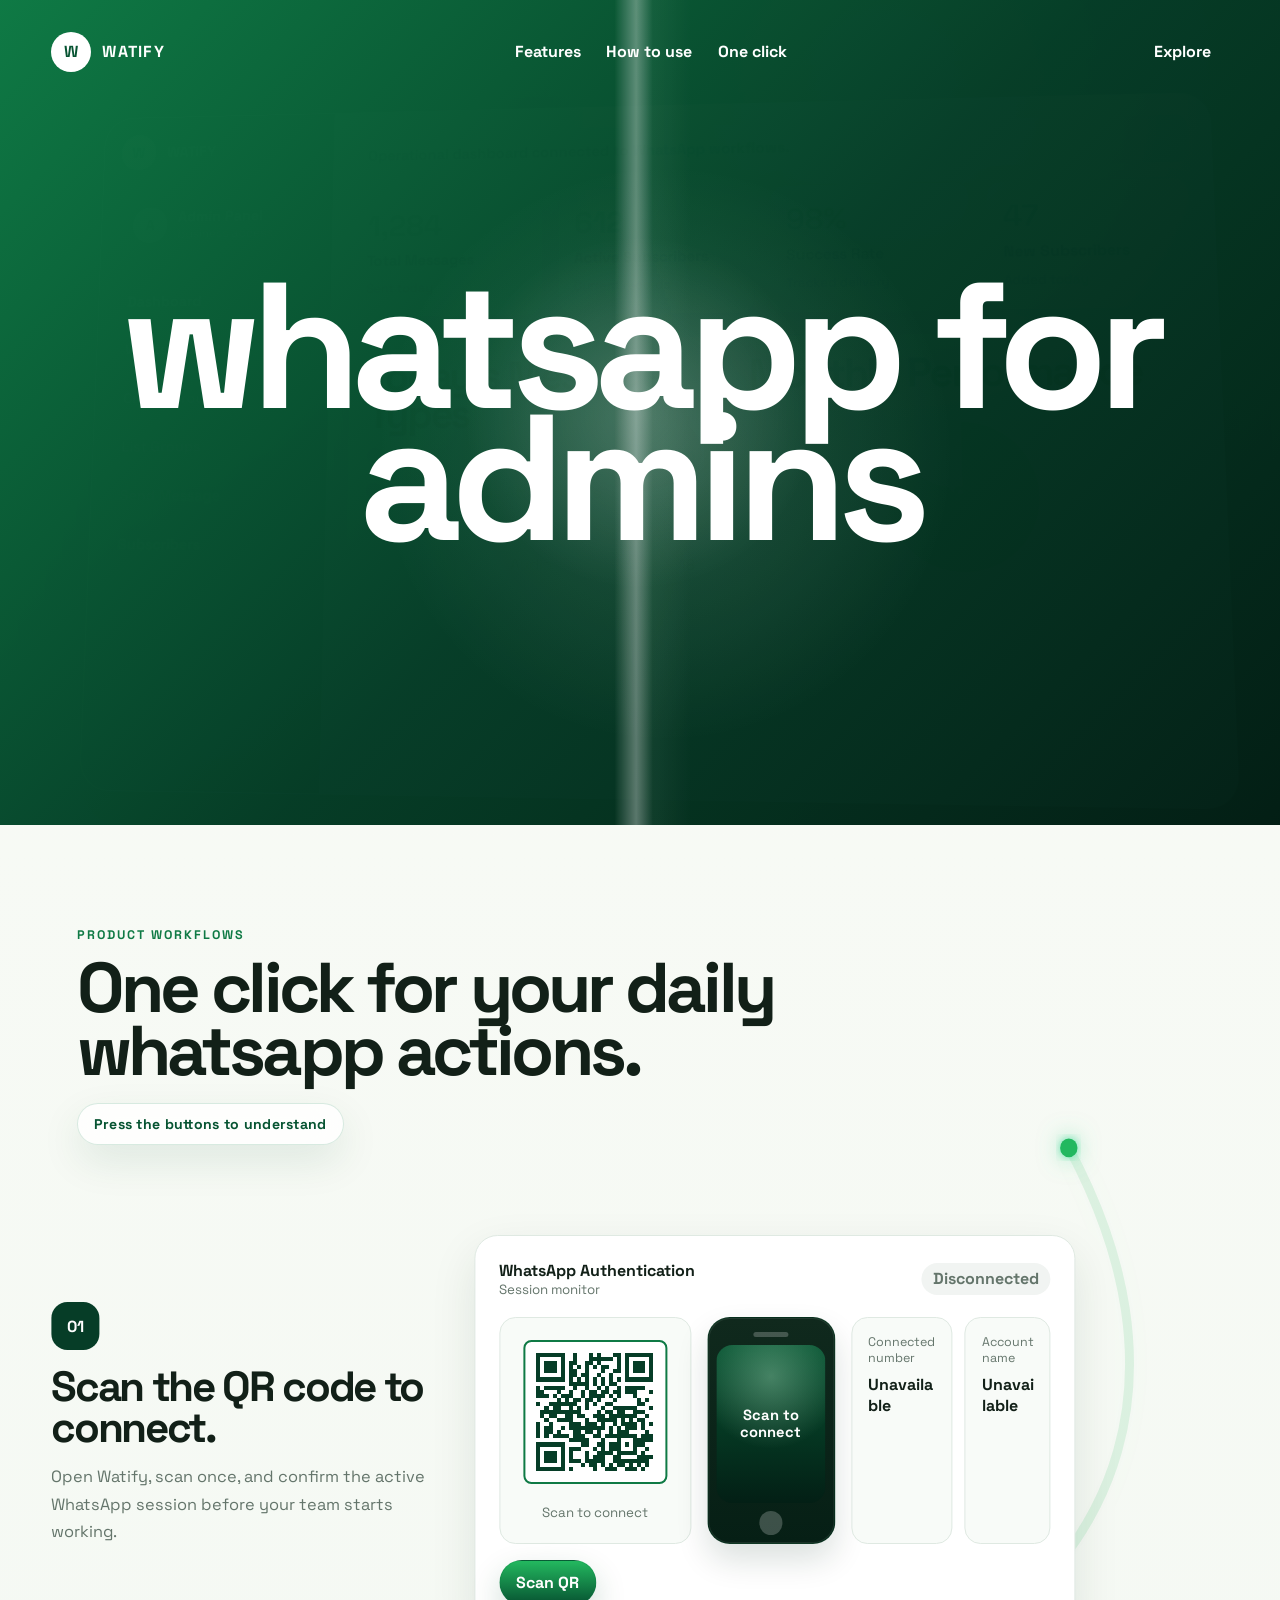
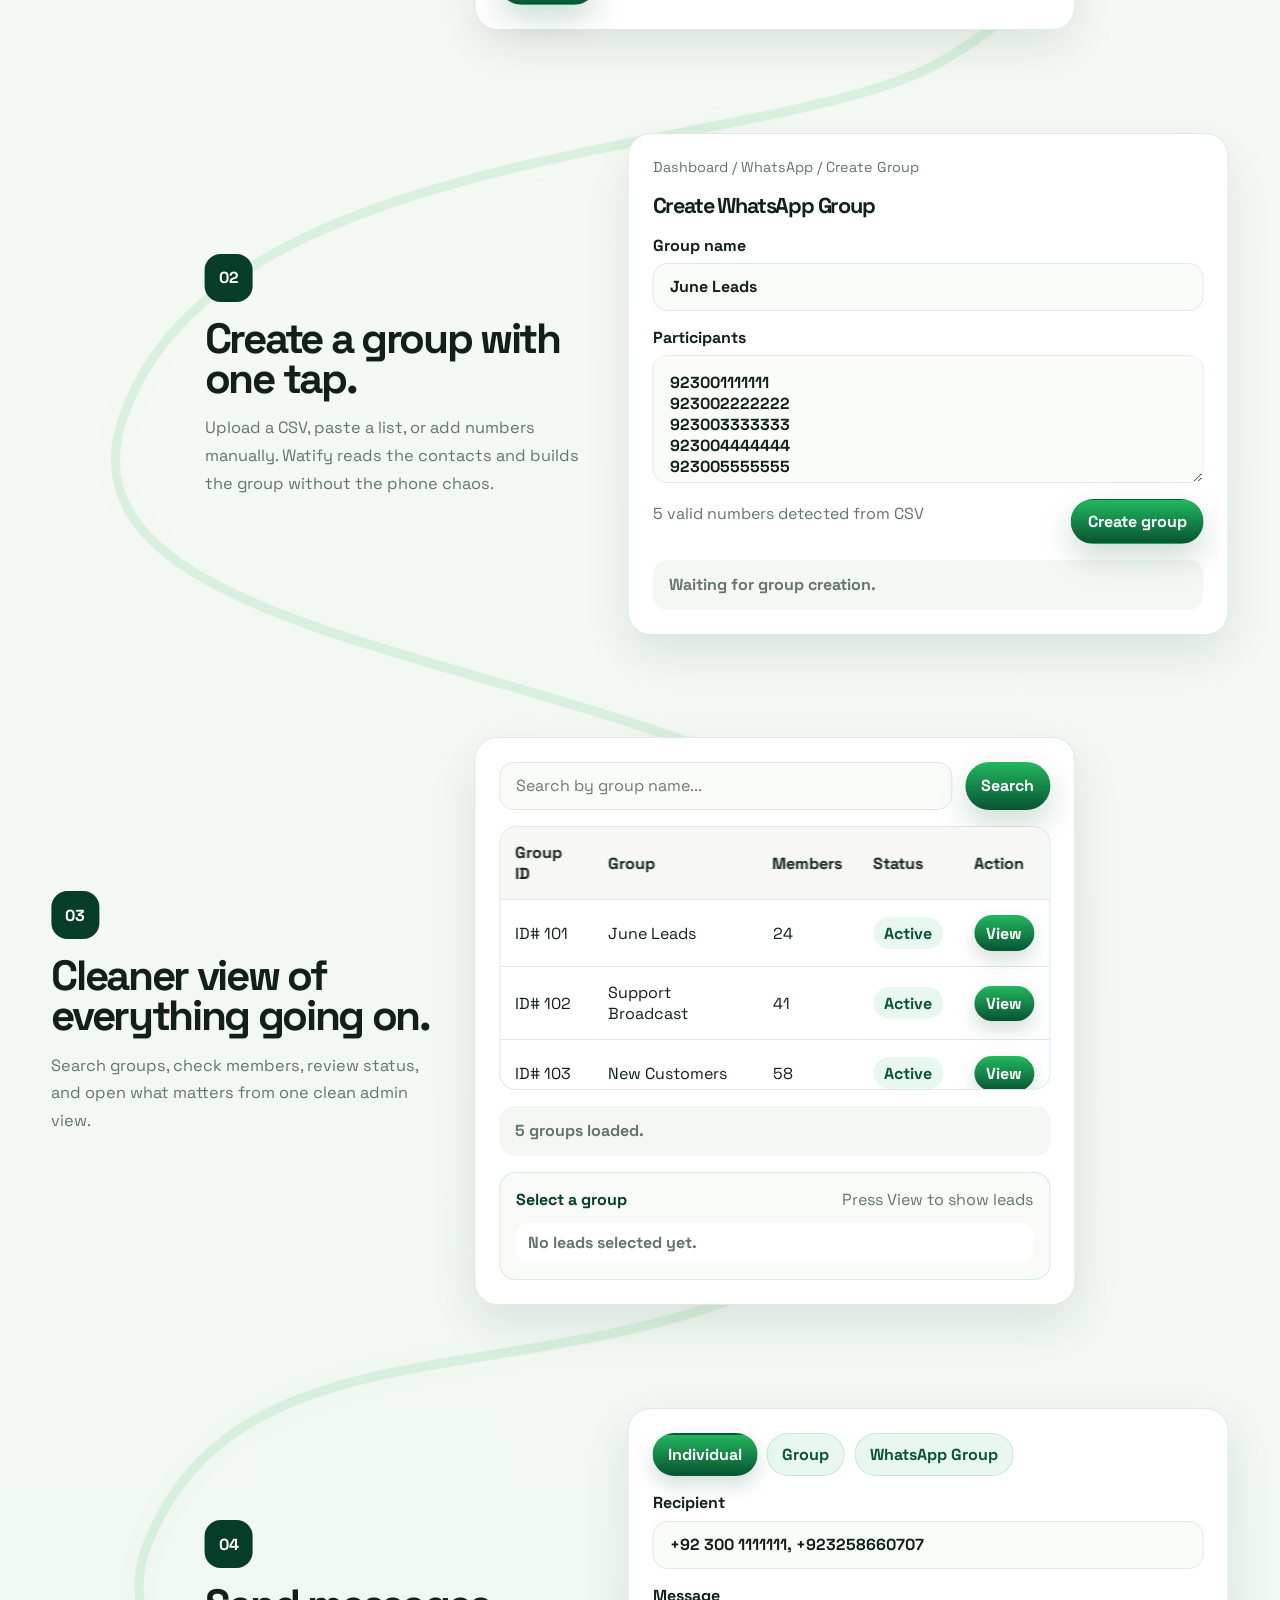
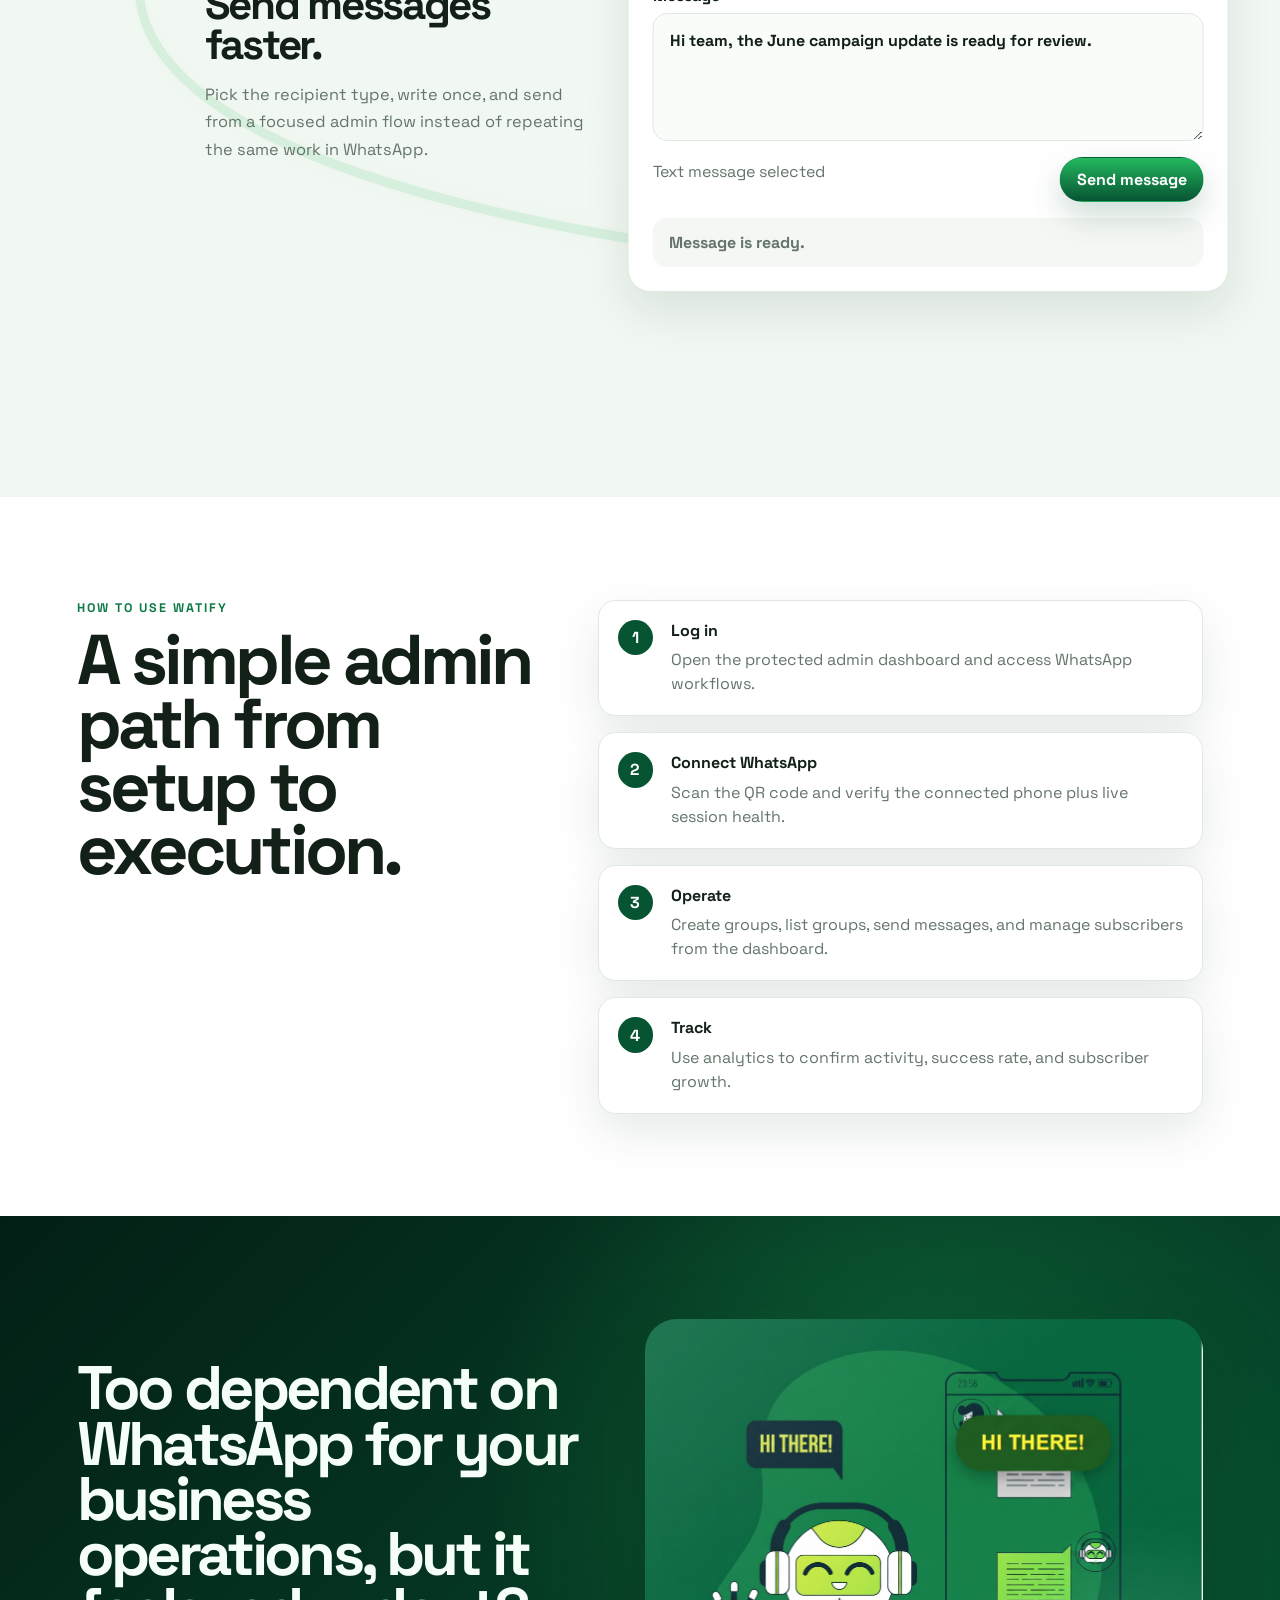
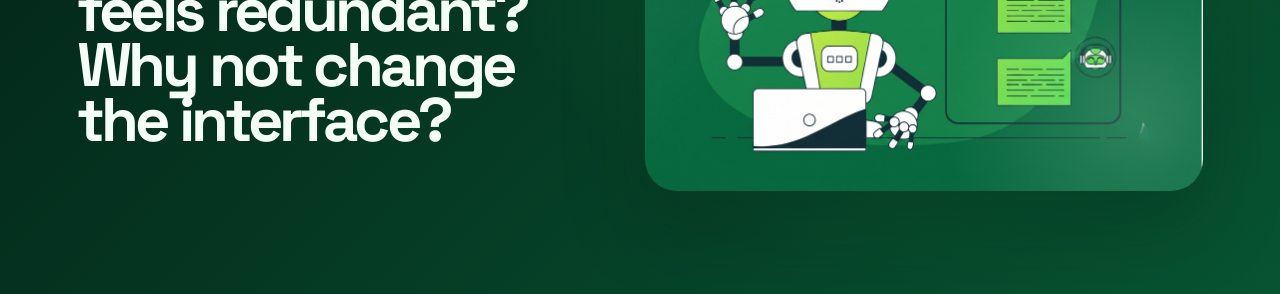
==== landing-page/index.html @ fc3e6123 "Initial landing page commit" ====
<!DOCTYPE html>
<html lang="en">
<head>
  <meta charset="UTF-8" />
  <meta name="viewport" content="width=device-width, initial-scale=1.0" />
  <title>Watify | WhatsApp for admins</title>
  <link rel="stylesheet" href="styles.css" />
</head>
<body>
  <header class="site-header">
    <a class="brand" href="#top" aria-label="Watify home">
      <span class="brand-mark">W</span>
      <span>Watify</span>
    </a>
    <nav class="nav-links" aria-label="Primary navigation">
      <a href="#features">Features</a>
      <a href="#how">How to use</a>
      <a href="#action">One click</a>
    </nav>
    <a class="header-cta" href="#features">Explore</a>
  </header>

  <main id="top">
    <section class="hero-section" id="heroStage" aria-labelledby="hero-title">
      <div class="dashboard-underlay" aria-hidden="true">
        <aside class="mock-sidebar">
          <div class="mock-logo"><span>W</span><strong>WATIFY</strong></div>
          <div class="mock-user"><span>A</span><div><strong>Admin Panel</strong><small>business access</small></div></div>
          <ul>
            <li class="active">Dashboard</li>
            <li>WhatsApp Setup</li>
            <li>Create Group</li>
            <li>List Groups</li>
            <li>Send Message</li>
            <li>Subscribers</li>
          </ul>
        </aside>
        <section class="mock-dashboard">
          <div class="mock-notice">Operational dashboard connected to WhatsApp workflows.</div>
          <div class="mock-metrics">
            <article><span>1,284</span><strong>Total Messages</strong><small>Sent today</small></article>
            <article><span>612</span><strong>Active Subscribers</strong><small>Current records</small></article>
            <article><span>98%</span><strong>Success Rate</strong><small>Tracked delivery</small></article>
            <article><span>47</span><strong>New Subscribers</strong><small>Added today</small></article>
          </div>
          <div class="mock-content-grid">
            <div class="mock-card">
              <h3>Today's Message Types</h3>
              <p><span class="dot green"></span> Text Messages <strong>820</strong></p>
              <p><span class="dot blue"></span> Media Attachments <strong>112</strong></p>
              <p><span class="dot amber"></span> Videos <strong>34</strong></p>
              <p><span class="dot red"></span> Audio <strong>18</strong></p>
            </div>
            <div class="mock-card ring-card">
              <h3>Monthly Performance</h3>
              <div class="ring">98%</div>
            </div>
          </div>
        </section>
      </div>

      <div class="hero-curtain">
        <h1 id="hero-title">whatsapp for admins</h1>
      </div>
    </section>
<!--
    <section class="one-click-section" id="action" aria-labelledby="one-click-title">
      <p class="eyebrow">Watify changes the surface</p>
      <h2 id="one-click-title">Any action you want in one click.</h2>
      <div class="one-click-console">
        <button type="button" data-quick-action="connect">Verify WhatsApp</button>
        <button type="button" data-quick-action="group">Create Group</button>
        <button type="button" data-quick-action="send">Send Message</button>
        <button type="button" data-quick-action="track">Track Result</button>
      </div>
      <output id="quickActionOutput">Choose an action to see Watify respond.</output>
    </section> -->

    <section class="features-section" id="features" aria-labelledby="features-title">
      <div class="features-heading">
        <p class="eyebrow">Product workflows</p>
        <h2 id="features-title">One click for your daily whatsapp actions.</h2>
      </div>
      <div class="workflow-hint" role="note">Press the buttons to understand</div>

      <svg class="feature-ribbon" viewBox="0 0 1000 1900" preserveAspectRatio="none" aria-hidden="true">
        <defs>
          <filter id="featureRibbonGlow" x="-20%" y="-20%" width="140%" height="140%">
            <feGaussianBlur stdDeviation="4" result="blur" />
            <feColorMatrix
              in="blur"
              type="matrix"
              values="0 0 0 0 0.05 0 0 0 0 0.73 0 0 0 0 0.33 0 0 0 0.75 0"
              result="glow"
            />
            <feMerge>
              <feMergeNode in="glow" />
              <feMergeNode in="SourceGraphic" />
            </feMerge>
          </filter>
        </defs>
          <path
            class="feature-ribbon-base"
          d="M835 105 C930 270 875 405 735 480 C610 548 170 535 96 740 C38 900 425 910 640 1018 C815 1138 780 1295 600 1372 C408 1454 178 1395 112 1570 C72 1705 390 1788 835 1810"
        />
        <path
          id="featureRibbonPath"
          class="feature-ribbon-active"
          d="M835 105 C930 270 875 405 735 480 C610 548 170 535 96 740 C38 900 425 910 640 1018 C815 1138 780 1295 600 1372 C408 1454 178 1395 112 1570 C72 1705 390 1788 835 1810"
        />
        <circle id="featureRibbonPoint" class="feature-ribbon-point" r="8" cx="835" cy="105" />
      </svg>

      <article class="feature-card left-card" data-feature-card>
        <div class="feature-copy">
          <span>01</span>
          <h3>Scan the QR code to connect.</h3>
          <p>Open Watify, scan once, and confirm the active WhatsApp session before your team starts working.</p>
        </div>
        <div class="interface-card whatsapp-interface">
          <div class="panel-header">
            <div><strong>WhatsApp Authentication</strong><small>Session monitor</small></div>
            <span class="status-pill" id="connectionPill">Disconnected</span>
          </div>
          <div class="qr-layout">
            <div class="qr-box">
              <img src="assets/watify-qr.svg" alt="Watify QR code" />
              <small>Scan to connect</small>
            </div>
            <div class="phone-scan" id="phoneScanMock" role="button" tabindex="0" aria-label="Click to simulate QR scan" title="Click to connect" aria-live="polite">
              <div class="phone-top"></div>
              <div class="phone-screen">
                <span id="phoneScanStatus">Scan to connect</span>
              </div>
              <div class="phone-home"></div>
            </div>
            <div class="connection-cards">
              <article><span>Connected number</span><strong id="phoneValue">Unavailable</strong></article>
              <article><span>Account name</span><strong id="nameValue">Unavailable</strong></article>
            </div>
          </div>
          <button class="panel-button" type="button" data-demo-action="connect">Scan QR</button>
        </div>
      </article>

      <article class="feature-card right-card" data-feature-card>
        <div class="feature-copy">
          <span>02</span>
          <h3>Create a group with one tap.</h3>
          <p>Upload a CSV, paste a list, or add numbers manually. Watify reads the contacts and builds the group without the phone chaos.</p>
        </div>
        <div class="interface-card create-group-interface">
          <div class="breadcrumb">Dashboard / WhatsApp / Create Group</div>
          <h4>Create WhatsApp Group</h4>
          <label>
            Group name
            <input id="groupNameInput" type="text" value="June Leads" />
          </label>
          <label>
            Participants
            <textarea id="participantsInput">923001111111
923002222222
923003333333
923004444444
923005555555</textarea>
          </label>
          <div class="form-row">
            <span>5 valid numbers detected from CSV</span>
            <button class="panel-button" type="button" data-demo-action="group">Create group</button>
          </div>
          <div class="inline-result" id="groupResult">Waiting for group creation.</div>
        </div>
      </article>

      <article class="feature-card left-card" data-feature-card>
        <div class="feature-copy">
          <span>03</span>
          <h3>Cleaner view of everything going on.</h3>
          <p>Search groups, check members, review status, and open what matters from one clean admin view.</p>
        </div>
        <div class="interface-card table-interface">
          <div class="panel-toolbar">
            <input id="groupSearchInput" type="search" placeholder="Search by group name..." />
            <button class="panel-button compact" type="button" data-demo-action="search">Search</button>
          </div>
          <div class="group-table-scroll" aria-label="Scrollable WhatsApp group list">
            <table>
              <thead>
                <tr>
                  <th>Group ID</th>
                  <th>Group</th>
                  <th>Members</th>
                  <th>Status</th>
                  <th>Action</th>
                </tr>
              </thead>
              <tbody id="groupTableBody">
                <tr>
                  <td>ID# 101</td>
                  <td>June Leads</td>
                  <td>24</td>
                  <td><span class="table-status">Active</span></td>
                  <td><button type="button" data-row-action>View</button></td>
                </tr>
                <tr>
                  <td>ID# 102</td>
                  <td>Support Broadcast</td>
                  <td>41</td>
                  <td><span class="table-status">Active</span></td>
                  <td><button type="button" data-row-action>View</button></td>
                </tr>
                <tr>
                  <td>ID# 103</td>
                  <td>New Customers</td>
                  <td>58</td>
                  <td><span class="table-status">Active</span></td>
                  <td><button type="button" data-row-action>View</button></td>
                </tr>
                <tr>
                  <td>ID# 104</td>
                  <td>Renewal Pipeline</td>
                  <td>32</td>
                  <td><span class="table-status">Active</span></td>
                  <td><button type="button" data-row-action>View</button></td>
                </tr>
                <tr>
                  <td>ID# 105</td>
                  <td>VIP Broadcast</td>
                  <td>17</td>
                  <td><span class="table-status">Active</span></td>
                  <td><button type="button" data-row-action>View</button></td>
                </tr>
              </tbody>
            </table>
          </div>
          <div class="inline-result" id="tableResult">5 groups loaded.</div>
          <div class="lead-panel" id="leadPanel" aria-live="polite">
            <div class="lead-panel-header">
              <strong>Select a group</strong>
              <span>Press View to show leads</span>
            </div>
            <ul id="leadList">
              <li>No leads selected yet.</li>
            </ul>
          </div>
        </div>
      </article>

      <article class="feature-card right-card" data-feature-card>
        <div class="feature-copy">
          <span>04</span>
          <h3>Send messages faster.</h3>
          <p>Pick the recipient type, write once, and send from a focused admin flow instead of repeating the same work in WhatsApp.</p>
        </div>
        <div class="interface-card message-interface">
          <div class="compose-tabs" role="tablist" aria-label="Message type">
            <button class="active" type="button">Individual</button>
            <button type="button">Group</button>
            <button type="button">WhatsApp Group</button>
          </div>
          <label>
            Recipient
            <input type="text" value="+92 300 1111111, +923258660707" />
          </label>
          <label>
            Message
            <textarea id="messageInput">Hi team, the June campaign update is ready for review.</textarea>
          </label>
          <div class="send-footer">
            <span id="messageMeta">Text message selected</span>
            <button class="panel-button" type="button" data-demo-action="message">Send message</button>
          </div>
          <div class="inline-result" id="messageResult">Message is ready.</div>
        </div>
      </article>
    </section>

    <section class="how-section" id="how">
      <div class="section-copy">
        <p class="eyebrow">How to use Watify</p>
        <h2>A simple admin path from setup to execution.</h2>
      </div>
      <ol class="how-list">
        <li><strong>Log in</strong><span>Open the protected admin dashboard and access WhatsApp workflows.</span></li>
        <li><strong>Connect WhatsApp</strong><span>Scan the QR code and verify the connected phone plus live session health.</span></li>
        <li><strong>Operate</strong><span>Create groups, list groups, send messages, and manage subscribers from the dashboard.</span></li>
        <li><strong>Track</strong><span>Use analytics to confirm activity, success rate, and subscriber growth.</span></li>
      </ol>
    </section>

    <section class="problem-section" aria-label="Problem statement">
      <div class="problem-copy">
        <p>
          Too dependent on WhatsApp for your business operations, but it feels redundant?
          Why not change the interface?
        </p>
      </div>
      <figure class="problem-visual">
        <img src="assets/watify-bot-chat.png" alt="Watify assistant helping manage WhatsApp conversations" />
      </figure>
    </section>
  </main>

  <script src="script.js"></script>
</body>
</html>
---- landing-page/styles.css ----
@import url("https://fonts.googleapis.com/css2?family=Space+Grotesk:wght@400;500;700;800&display=swap");

:root {
  --green-950: #031f15;
  --green-900: #063d27;
  --green-800: #075432;
  --green-700: #0f7a45;
  --green-500: #23b85f;
  --green-200: #bff0cf;
  --mint: #e8f8ee;
  --paper: #ffffff;
  --wash: #f4f7f1;
  --ink: #122018;
  --muted: #64756b;
  --line: #dfe9e2;
  --shadow: 0 26px 70px rgba(4, 45, 28, 0.18);
  --soft-shadow: 0 18px 46px rgba(4, 45, 28, 0.1);
}

* {
  box-sizing: border-box;
}

html {
  scroll-behavior: smooth;
}

body {
  margin: 0;
  color: var(--ink);
  background:
    radial-gradient(circle at 12% 0%, rgba(35, 184, 95, 0.18), transparent 26rem),
    linear-gradient(180deg, #f9fbf6 0%, #edf5ef 100%);
  font-family: "Space Grotesk", "BDA Grotesk", "Aptos", sans-serif;
}

button,
input,
textarea {
  font: inherit;
}

button {
  cursor: pointer;
}

.site-header {
  position: fixed;
  top: 0;
  left: clamp(1rem, 4vw, 4rem);
  right: clamp(1rem, 4vw, 4rem);
  z-index: 30;
  display: flex;
  align-items: center;
  justify-content: space-between;
  gap: 1.5rem;
  margin-top: 1rem;
  padding: 0.85rem 0;
  background: transparent;
}

.brand,
.nav-links,
.hero-actions,
.mock-logo,
.mock-user,
.panel-header,
.form-row,
.send-footer,
.one-click-console {
  display: flex;
  align-items: center;
}

.brand {
  gap: 0.7rem;
  color: #fff;
  text-decoration: none;
  text-transform: uppercase;
  letter-spacing: 0.08em;
  font-weight: 900;
}

.brand-mark {
  display: grid;
  width: 2.5rem;
  height: 2.5rem;
  place-items: center;
  border-radius: 50%;
  background: #fff;
  color: var(--green-800);
  font-weight: 900;
}

.nav-links {
  gap: clamp(0.7rem, 2vw, 1.7rem);
}

.nav-links a,
.header-cta {
  color: #fff;
  text-decoration: none;
  font-weight: 800;
}

.header-cta,
.primary-button,
.ghost-button,
.panel-button,
.table-interface button,
.compose-tabs button,
.one-click-console button {
  border: 0;
  border-radius: 999px;
  transition: transform 180ms ease, box-shadow 180ms ease, background 180ms ease, color 180ms ease;
}

.header-cta,
.primary-button,
.panel-button,
.one-click-console button {
  background: #fff;
  color: var(--green-900);
  box-shadow: 0 16px 34px rgba(3, 31, 21, 0.22);
  font-weight: 900;
}

.header-cta {
  padding: 0.72rem 1.1rem;
  background: transparent;
  color: #fff;
  box-shadow: none;
}

.hero-section {
  position: relative;
  min-height: calc(100vh - 4.7rem);
  padding-top: 4.7rem;
  overflow: hidden;
  background:
    radial-gradient(circle at 70% 12%, rgba(191, 240, 207, 0.34), transparent 22rem),
    linear-gradient(135deg, #0f7a45 0%, #063d27 52%, #031f15 100%);
}

.dashboard-underlay {
  position: absolute;
  inset: clamp(1rem, 4vw, 4rem);
  display: grid;
  grid-template-columns: 16rem 1fr;
  overflow: hidden;
  border: 1px solid rgba(255, 255, 255, 0.13);
  border-radius: 2rem;
  background: #f5f7f4;
  box-shadow: 0 34px 90px rgba(0, 0, 0, 0.36);
  opacity: 0.3;
  transform: perspective(1200px) rotateX(5deg) rotateY(-4deg) translateY(2rem) scale(0.96);
}

.hero-curtain {
  --mx: 50%;
  --my: 50%;
  position: absolute;
  inset: 0;
  display: grid;
  place-items: center;
  padding: clamp(2rem, 7vw, 6rem);
  background:
    radial-gradient(circle at var(--mx) var(--my), rgba(255, 255, 255, 0.18), transparent 11rem),
    linear-gradient(135deg, rgba(15, 122, 69, 0.98), rgba(6, 61, 39, 0.98) 52%, rgba(3, 31, 21, 0.98));
  -webkit-mask-image: radial-gradient(circle 0 at var(--mx) var(--my), transparent 0, #000 0);
  mask-image: radial-gradient(circle 0 at var(--mx) var(--my), transparent 0, #000 0);
  transition: -webkit-mask-image 240ms ease, mask-image 240ms ease;
}

.hero-section:hover .hero-curtain {
  -webkit-mask-image: radial-gradient(circle 210px at var(--mx) var(--my), transparent 0 42%, rgba(0, 0, 0, 0.28) 55%, #000 73%);
  mask-image: radial-gradient(circle 210px at var(--mx) var(--my), transparent 0 42%, rgba(0, 0, 0, 0.28) 55%, #000 73%);
}

.hero-curtain::after {
  content: "";
  position: absolute;
  inset: 0;
  pointer-events: none;
  background:
    linear-gradient(90deg, transparent 0 48%, rgba(255, 255, 255, 0.34) 49.7%, rgba(191, 240, 207, 0.06) 51%, transparent 54%),
    radial-gradient(circle at 52% 55%, rgba(191, 240, 207, 0.14), transparent 18rem);
  mix-blend-mode: screen;
}

h1,
h2,
h3,
h4 {
  margin: 0;
  letter-spacing: -0.055em;
}

h1 {
  position: relative;
  z-index: 2;
  max-width: 9ch;
  color: #fff;
  font-family: "BDA Grotesk", "Space Grotesk", sans-serif;
  font-size: clamp(5.4rem, 14vw, 15rem);
  font-weight: 800;
  line-height: 0.74;
  text-align: center;
  text-transform: lowercase;
}

h2 {
  font-size: clamp(2.5rem, 5.5vw, 6rem);
  font-weight: 800;
  line-height: 0.9;
}

h3 {
  font-size: clamp(1.7rem, 3.3vw, 3.4rem);
  line-height: 0.95;
}

h4 {
  font-size: 1.35rem;
}

.mock-sidebar {
  padding: 1.2rem;
  background: linear-gradient(180deg, #0f7a45, #063d27);
  color: #fff;
}

.mock-logo,
.mock-user {
  gap: 0.75rem;
}

.mock-logo span,
.mock-user span {
  display: grid;
  width: 2.4rem;
  height: 2.4rem;
  place-items: center;
  border-radius: 50%;
  background: #fff;
  color: var(--green-800);
  font-weight: 900;
}

.mock-user {
  margin: 1.7rem 0;
  padding: 0.9rem;
  border: 1px solid rgba(255, 255, 255, 0.16);
  border-radius: 1rem;
  background: rgba(255, 255, 255, 0.13);
}

.mock-user small {
  display: block;
  color: rgba(255, 255, 255, 0.7);
}

.mock-sidebar ul {
  display: grid;
  gap: 0.45rem;
  padding: 0;
  margin: 0;
  list-style: none;
}

.mock-sidebar li {
  padding: 0.75rem;
  border-radius: 0.8rem;
  color: rgba(255, 255, 255, 0.78);
  font-weight: 700;
}

.mock-sidebar .active {
  background: rgba(255, 255, 255, 0.17);
  color: #fff;
}

.mock-dashboard {
  padding: 1.4rem;
  background: #f7f8f6;
}

.mock-notice {
  margin-bottom: 1rem;
  padding: 0.9rem 1rem;
  border-radius: 0.8rem;
  background: #e7f4ff;
  color: #173f63;
  font-weight: 800;
}

.mock-metrics {
  display: grid;
  grid-template-columns: repeat(4, minmax(0, 1fr));
  gap: 1rem;
}

.mock-metrics article,
.mock-card,
.interface-card,
.how-list li {
  border: 1px solid var(--line);
  background: #fff;
  box-shadow: var(--soft-shadow);
}

.mock-metrics article {
  min-height: 8.5rem;
  padding: 1rem;
  border-radius: 1rem;
}

.mock-metrics span {
  display: block;
  color: var(--green-500);
  font-size: 2rem;
  font-weight: 900;
}

.mock-metrics strong {
  display: block;
  margin: 0.45rem 0;
}

.mock-metrics small {
  color: var(--muted);
}

.mock-content-grid {
  display: grid;
  grid-template-columns: 0.9fr 1.1fr;
  gap: 1rem;
  margin-top: 1.4rem;
}

.mock-card {
  min-height: 17rem;
  padding: 1.2rem;
  border-radius: 1.1rem;
}

.mock-card p {
  display: flex;
  justify-content: space-between;
  color: var(--muted);
}

.dot {
  display: inline-block;
  width: 1rem;
  height: 1rem;
  margin-right: 0.5rem;
  border-radius: 50%;
}

.green { background: #bfeec9; }
.blue { background: #cde7ff; }
.amber { background: #ffe3b0; }
.red { background: #ffd0d0; }

.ring {
  display: grid;
  width: 9.5rem;
  height: 9.5rem;
  place-items: center;
  margin: 2rem auto 0;
  border-radius: 50%;
  background: conic-gradient(var(--green-500) 0 82%, #e0e9e3 82% 100%);
  color: var(--green-500);
  font-size: 1.7rem;
  font-weight: 900;
}

.problem-section,
.one-click-section,
.features-section,
.how-section {
  padding: clamp(4rem, 8vw, 8rem) clamp(1rem, 6vw, 6rem);
}

.problem-section {
  display: grid;
  grid-template-columns: minmax(0, 0.95fr) minmax(22rem, 1.05fr);
  gap: clamp(2rem, 5vw, 5rem);
  align-items: center;
  background:
    radial-gradient(circle at 70% 35%, rgba(35, 184, 95, 0.32), transparent 26rem),
    linear-gradient(135deg, var(--green-950), var(--green-800));
}

.problem-section p {
  max-width: 42rem;
  margin: 0;
  color: #f5fff8;
  font-size: clamp(2.1rem, 4.8vw, 6.2rem);
  font-weight: 800;
  letter-spacing: -0.06em;
  line-height: 0.9;
}

.problem-visual {
  position: relative;
  margin: 0;
  overflow: hidden;
  border-radius: 2rem;
  background: transparent;
  box-shadow: 0 2rem 5rem rgba(0, 28, 15, 0.26);
}

.problem-visual::after {
  content: "";
  position: absolute;
  inset: 0;
  background:
    linear-gradient(135deg, rgba(255,255,255,0.1), transparent 42%),
    radial-gradient(circle at 88% 84%, rgba(191, 240, 207, 0.2), transparent 12rem);
  pointer-events: none;
}

.problem-visual img {
  display: block;
  width: 100%;
  aspect-ratio: 1.18;
  object-fit: cover;
}

.eyebrow {
  margin: 0 0 0.85rem;
  color: var(--green-700);
  font-size: 0.78rem;
  font-weight: 900;
  letter-spacing: 0.16em;
  text-transform: uppercase;
}

.one-click-section {
  color: var(--green-900);
  background:
    radial-gradient(circle at 80% 15%, rgba(35, 184, 95, 0.12), transparent 22rem),
    #fff;
  border-bottom: 1px solid var(--line);
}

.one-click-section h2 {
  max-width: 12ch;
}

.one-click-console {
  gap: 0.8rem;
  flex-wrap: wrap;
  margin-top: 2rem;
}

.one-click-console button {
  min-height: 3rem;
  padding: 0 1.1rem;
  border: 1px solid rgba(15, 122, 69, 0.18);
  background: linear-gradient(180deg, var(--green-500), var(--green-800));
  color: #fff;
  box-shadow: 0 0.85rem 2rem rgba(12, 78, 45, 0.22);
}

.one-click-console button:active,
.panel-button:active,
.table-interface button:active {
  transform: translateY(1px) scale(0.98);
}

#quickActionOutput {
  display: block;
  width: min(100%, 44rem);
  margin-top: 1rem;
  padding: 1rem;
  border: 1px solid rgba(15, 122, 69, 0.12);
  border-radius: 1rem;
  background: rgba(35, 184, 95, 0.08);
  color: var(--green-800);
}

.features-section {
  position: relative;
  overflow: hidden;
}

.features-heading {
  max-width: 52rem;
  margin-bottom: 1.2rem;
}

.workflow-hint {
  position: sticky;
  top: 4.75rem;
  z-index: 6;
  width: fit-content;
  margin-bottom: clamp(3rem, 7vw, 7rem);
  padding: 0.7rem 1rem;
  border: 1px solid rgba(15, 122, 69, 0.16);
  border-radius: 999px;
  background: rgba(255, 255, 255, 0.82);
  color: var(--green-800);
  font-size: 0.88rem;
  font-weight: 900;
  letter-spacing: 0.02em;
  box-shadow: 0 1rem 2.5rem rgba(12, 78, 45, 0.1);
  backdrop-filter: blur(14px);
}

.feature-card {
  position: relative;
  z-index: 3;
  display: grid;
  grid-template-columns: minmax(18rem, 0.78fr) minmax(24rem, 1.22fr);
  gap: clamp(1rem, 3vw, 2.5rem);
  align-items: center;
  width: min(100%, 64rem);
  margin-bottom: clamp(4rem, 8vw, 8rem);
}

.feature-ribbon {
  position: absolute;
  z-index: 1;
  inset: clamp(9rem, 14vw, 14rem) 0 clamp(3rem, 7vw, 7rem);
  width: 100%;
  height: calc(100% - clamp(12rem, 21vw, 21rem));
  overflow: visible;
  pointer-events: none;
}

.feature-ribbon-base,
.feature-ribbon-active {
  fill: none;
  stroke-linecap: round;
  stroke-linejoin: round;
}

.feature-ribbon-base {
  stroke: rgba(35, 184, 95, 0.12);
  stroke-width: 7;
  filter: drop-shadow(0 0 8px rgba(35, 184, 95, 0.18));
}

.feature-ribbon-active {
  stroke: var(--green-500);
  stroke-width: 9;
  filter: url(#featureRibbonGlow) drop-shadow(0 0 9px rgba(35, 184, 95, 0.38));
}

.feature-ribbon-point {
  fill: var(--green-500);
  filter: url(#featureRibbonGlow) drop-shadow(0 0 10px rgba(35, 184, 95, 0.65));
  transform-box: fill-box;
  transform-origin: center;
}

.feature-card.left-card {
  margin-right: auto;
  transform: translateX(-2vw);
}

.feature-card.right-card {
  margin-left: auto;
  transform: translateX(2vw);
}

.feature-copy span {
  display: grid;
  width: 3rem;
  height: 3rem;
  place-items: center;
  margin-bottom: 1rem;
  border-radius: 1rem;
  background: var(--green-900);
  color: #fff;
  font-weight: 900;
}

.feature-copy p {
  color: var(--muted);
  font-size: 1.02rem;
  line-height: 1.7;
}

.interface-card {
  padding: clamp(1rem, 2.5vw, 1.5rem);
  border-radius: 1.45rem;
}

.panel-header {
  justify-content: space-between;
  gap: 1rem;
  margin-bottom: 1.2rem;
}

.panel-header small {
  display: block;
  color: var(--muted);
}

.status-pill,
.table-status {
  display: inline-flex;
  align-items: center;
  width: fit-content;
  padding: 0.35rem 0.7rem;
  border-radius: 999px;
  background: #f1f4f2;
  color: var(--muted);
  font-weight: 900;
}

.status-pill.connected,
.table-status {
  background: var(--mint);
  color: var(--green-800);
}

.qr-layout {
  display: grid;
  grid-template-columns: 12rem auto 1fr;
  gap: 1rem;
}

.qr-box,
.connection-cards article {
  border: 1px solid var(--line);
  border-radius: 1rem;
  background: #f8fbf8;
}

.qr-box {
  display: grid;
  place-items: center;
  padding: 1rem;
}

.qr-box img {
  width: 9rem;
  height: 9rem;
  padding: 0.45rem;
  border: 2px solid var(--green-700);
  border-radius: 0.5rem;
  background: #fff;
}

.qr-box small {
  margin-top: 0.5rem;
  color: var(--muted);
}

.phone-scan {
  display: grid;
  grid-template-rows: auto 1fr auto;
  width: 8rem;
  aspect-ratio: 9 / 16;
  padding: 0.55rem;
  border: 1px solid rgba(15, 122, 69, 0.18);
  border-radius: 1.4rem;
  background: linear-gradient(180deg, #10291d, #061f15);
  box-shadow: inset 0 0 0 1px rgba(255, 255, 255, 0.08), 0 1rem 2rem rgba(4, 45, 28, 0.14);
  cursor: pointer;
  transition: transform 160ms ease, box-shadow 160ms ease;
}

.phone-scan:hover {
  transform: scale(1.04);
  box-shadow: inset 0 0 0 1px rgba(255, 255, 255, 0.14), 0 1.4rem 2.8rem rgba(4, 45, 28, 0.22), 0 0 0 2px var(--green-500);
}

.phone-top,
.phone-home {
  justify-self: center;
  background: rgba(255, 255, 255, 0.22);
}

.phone-top {
  width: 2.2rem;
  height: 0.28rem;
  margin: 0.35rem 0 0.5rem;
  border-radius: 999px;
}

.phone-home {
  width: 1.45rem;
  height: 1.45rem;
  margin-top: 0.55rem;
  border-radius: 50%;
}

.phone-screen {
  display: grid;
  place-items: center;
  padding: 0.9rem;
  border-radius: 1rem;
  background:
    radial-gradient(circle at 50% 20%, rgba(191, 240, 207, 0.34), transparent 4.5rem),
    linear-gradient(180deg, var(--green-800), var(--green-950));
  color: #fff;
  text-align: center;
  font-size: 0.92rem;
  font-weight: 900;
  line-height: 1.1;
}

.phone-scan.connected .phone-screen {
  background:
    radial-gradient(circle at 50% 20%, rgba(255, 255, 255, 0.32), transparent 4.5rem),
    linear-gradient(180deg, var(--green-500), var(--green-800));
}

.connection-cards {
  display: grid;
  grid-template-columns: repeat(2, 1fr);
  gap: 0.8rem;
}

.connection-cards article {
  padding: 1rem;
}

.connection-cards span {
  display: block;
  color: var(--muted);
  font-size: 0.78rem;
  margin-bottom: 0.5rem;
}

.connection-cards strong {
  overflow-wrap: anywhere;
}

.panel-button {
  min-height: 2.8rem;
  padding: 0 1rem;
  margin-top: 1rem;
  border: 1px solid rgba(15, 122, 69, 0.18);
  background: linear-gradient(180deg, var(--green-500), var(--green-800));
  color: #fff;
  font-weight: 900;
  box-shadow: 0 0.85rem 2rem rgba(12, 78, 45, 0.2);
}

.panel-button.compact {
  margin-top: 0;
}

label {
  display: grid;
  gap: 0.45rem;
  margin-top: 1rem;
  color: var(--ink);
  font-weight: 900;
}

input,
textarea {
  width: 100%;
  border: 1px solid var(--line);
  border-radius: 0.9rem;
  background: #fafcf9;
  color: var(--ink);
  outline: none;
}

input {
  min-height: 3rem;
  padding: 0 1rem;
}

textarea {
  min-height: 8rem;
  padding: 1rem;
  resize: vertical;
}

.form-row,
.send-footer {
  justify-content: space-between;
  gap: 1rem;
  flex-wrap: wrap;
  color: var(--muted);
}

.inline-result {
  margin-top: 1rem;
  padding: 0.9rem 1rem;
  border-radius: 0.9rem;
  background: #f5f7f5;
  color: var(--muted);
  font-weight: 800;
}

.inline-result.success {
  background: var(--mint);
  color: var(--green-900);
}

.breadcrumb {
  margin-bottom: 1rem;
  color: var(--muted);
  font-size: 0.9rem;
}

.panel-toolbar {
  display: grid;
  grid-template-columns: 1fr auto;
  gap: 0.8rem;
  margin-bottom: 1rem;
}

table {
  width: 100%;
  border-collapse: collapse;
  overflow: hidden;
  border-radius: 1rem;
}

.group-table-scroll {
  max-height: 16.5rem;
  overflow: auto;
  border: 1px solid var(--line);
  border-radius: 1rem;
}

.group-table-scroll table {
  min-width: 34rem;
}

.group-table-scroll thead {
  position: sticky;
  top: 0;
  z-index: 1;
}

.lead-panel {
  margin-top: 1rem;
  padding: 1rem;
  border: 1px solid rgba(15, 122, 69, 0.13);
  border-radius: 1rem;
  background: #f8fbf8;
}

.lead-panel-header {
  display: flex;
  align-items: center;
  justify-content: space-between;
  gap: 1rem;
  margin-bottom: 0.8rem;
}

.lead-panel-header strong {
  color: var(--green-900);
}

.lead-panel-header span,
.lead-panel li {
  color: var(--muted);
}

.lead-panel ul {
  display: grid;
  gap: 0.45rem;
  margin: 0;
  padding: 0;
  list-style: none;
}

.lead-panel li {
  padding: 0.62rem 0.75rem;
  border-radius: 0.7rem;
  background: #fff;
  font-weight: 800;
}

th,
td {
  padding: 0.95rem;
  border-bottom: 1px solid var(--line);
  text-align: left;
}

th {
  background: #f7f8f6;
  color: var(--ink);
}

.table-interface button:not(.panel-button) {
  padding: 0.45rem 0.75rem;
  background: linear-gradient(180deg, var(--green-500), var(--green-800));
  color: #fff;
  font-weight: 800;
  box-shadow: 0 0.55rem 1.2rem rgba(12, 78, 45, 0.18);
}

.compose-tabs {
  display: flex;
  flex-wrap: wrap;
  gap: 0.6rem;
}

.compose-tabs button {
  padding: 0.65rem 0.9rem;
  border: 1px solid rgba(15, 122, 69, 0.14);
  background: rgba(35, 184, 95, 0.1);
  color: var(--green-800);
  font-weight: 900;
}

.compose-tabs .active {
  background: linear-gradient(180deg, var(--green-500), var(--green-800));
  color: #fff;
  box-shadow: 0 0.55rem 1.2rem rgba(12, 78, 45, 0.18);
}

.how-section {
  display: grid;
  grid-template-columns: minmax(0, 0.86fr) minmax(0, 1.14fr);
  gap: clamp(2rem, 5vw, 5rem);
  align-items: start;
  background: #fff;
}

.section-copy {
  max-width: 38rem;
}

.how-list {
  display: grid;
  gap: 1rem;
  margin: 0;
  padding: 0;
  counter-reset: steps;
  list-style: none;
}

.how-list li {
  position: relative;
  min-height: 6rem;
  padding: 1.2rem 1.2rem 1.2rem 4.5rem;
  border-radius: 1.1rem;
}

.how-list li::before {
  counter-increment: steps;
  content: counter(steps);
  position: absolute;
  left: 1.2rem;
  top: 1.2rem;
  display: grid;
  width: 2.2rem;
  height: 2.2rem;
  place-items: center;
  border-radius: 50%;
  background: var(--green-800);
  color: #fff;
  font-weight: 900;
}

.how-list span {
  display: block;
  margin-top: 0.45rem;
  color: var(--muted);
  line-height: 1.5;
}

.header-cta:hover,
.primary-button:hover,
.ghost-button:hover,
.panel-button:hover,
.table-interface button:hover,
.compose-tabs button:hover,
.one-click-console button:hover {
  transform: translateY(-2px);
}

@media (max-width: 1160px) {
  .feature-card,
  .how-section {
    grid-template-columns: 1fr;
  }

  .feature-card.left-card,
  .feature-card.right-card {
    margin-left: 0;
    margin-right: 0;
    transform: none;
    width: 100%;
  }

  .feature-ribbon {
    inset: clamp(14rem, 24vw, 20rem) -28% clamp(5rem, 12vw, 9rem);
    width: 156%;
    height: calc(100% - clamp(18rem, 34vw, 29rem));
    opacity: 0.72;
  }

  .dashboard-underlay {
    grid-template-columns: 12rem 1fr;
  }

  .problem-section {
    grid-template-columns: 1fr;
  }

  .mock-metrics,
  .connection-cards {
    grid-template-columns: repeat(2, 1fr);
  }

  .qr-layout {
    grid-template-columns: 12rem 8rem;
  }

  .connection-cards {
    grid-column: 1 / -1;
  }
}

@media (max-width: 760px) {
  .site-header {
    left: 0.75rem;
    right: 0.75rem;
    align-items: center;
    flex-wrap: wrap;
    gap: 0.8rem;
    border-radius: 1.2rem;
  }

  .nav-links {
    flex-wrap: wrap;
  }

  .qr-layout {
    grid-template-columns: 1fr;
  }

  .phone-scan {
    min-height: 12rem;
  }

  .hero-section {
    min-height: 48rem;
  }

  h1 {
    font-size: clamp(5rem, 24vw, 9rem);
  }

  .dashboard-underlay {
    grid-template-columns: 1fr;
    inset: 1rem;
  }

  .mock-sidebar {
    display: none;
  }

  .mock-metrics,
  .mock-content-grid,
  .qr-layout,
  .connection-cards,
  .panel-toolbar {
    grid-template-columns: 1fr;
  }

  table {
    display: block;
    overflow-x: auto;
  }
}
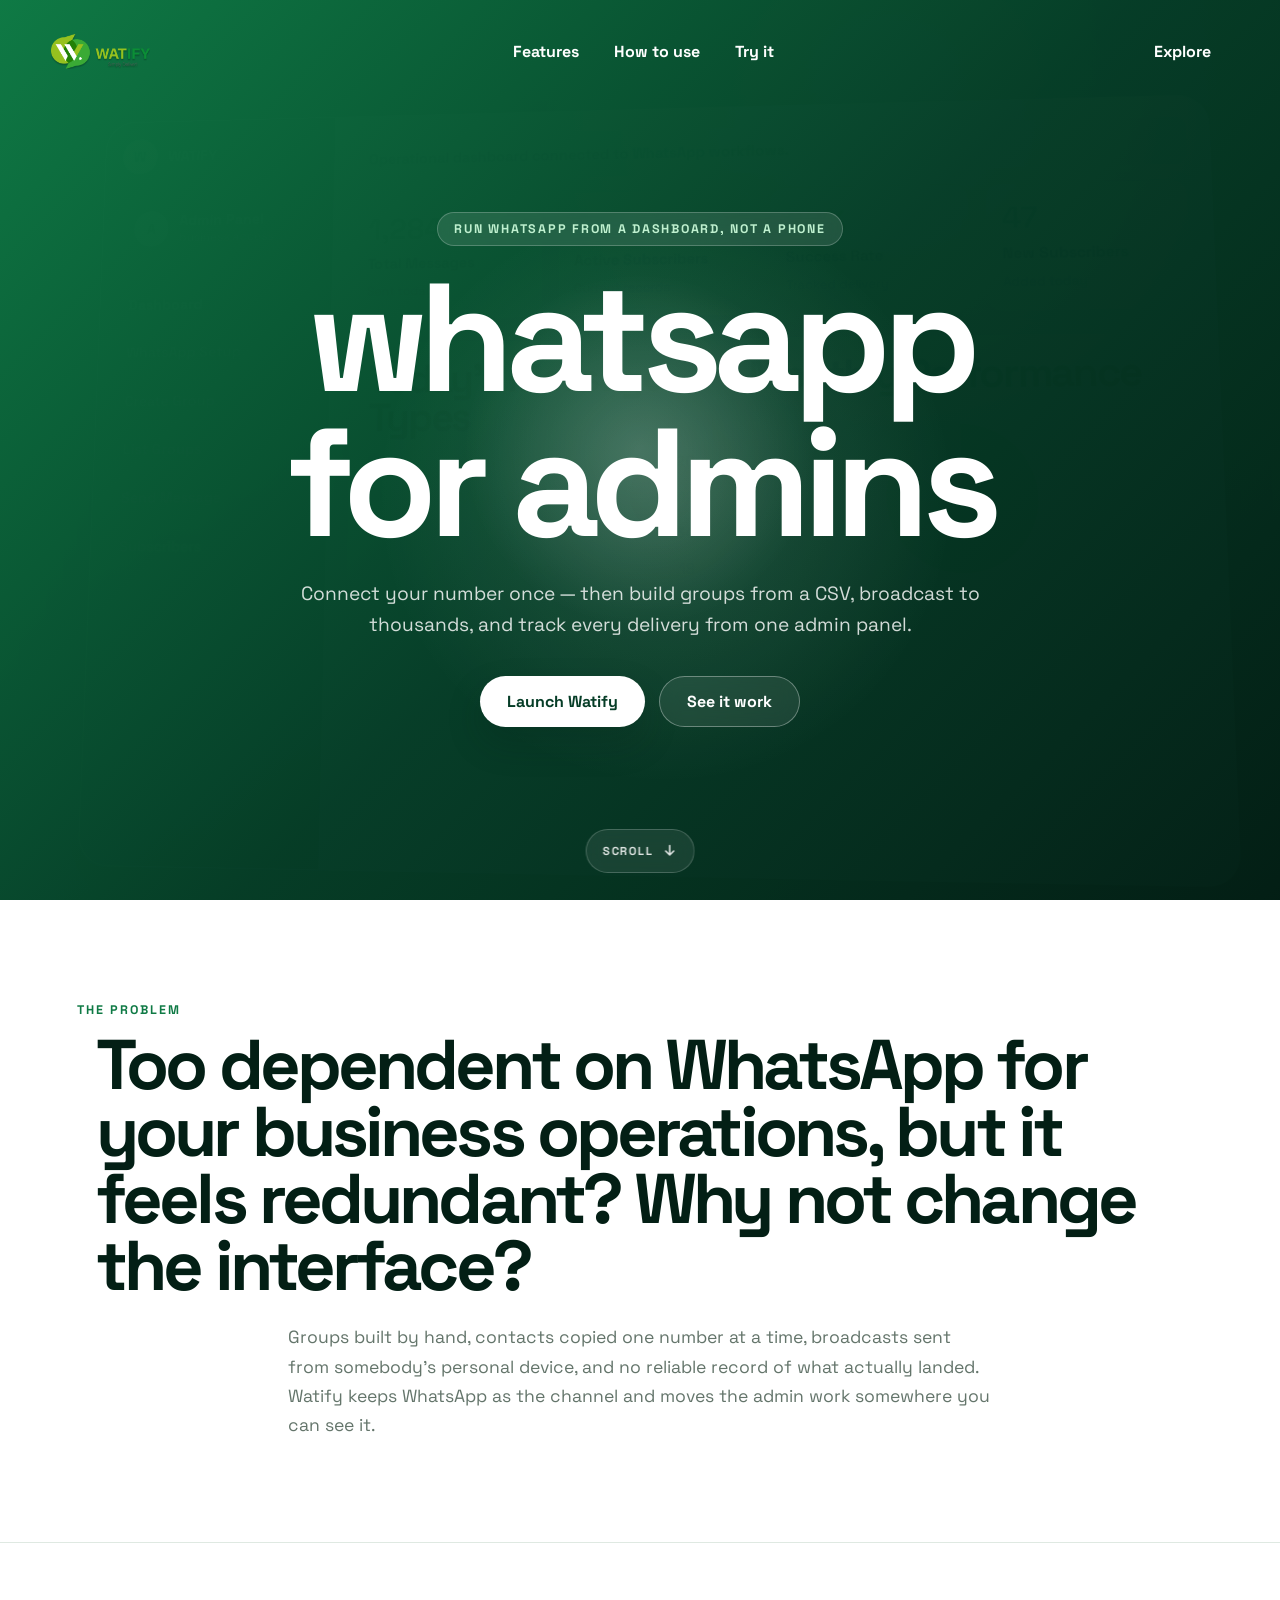
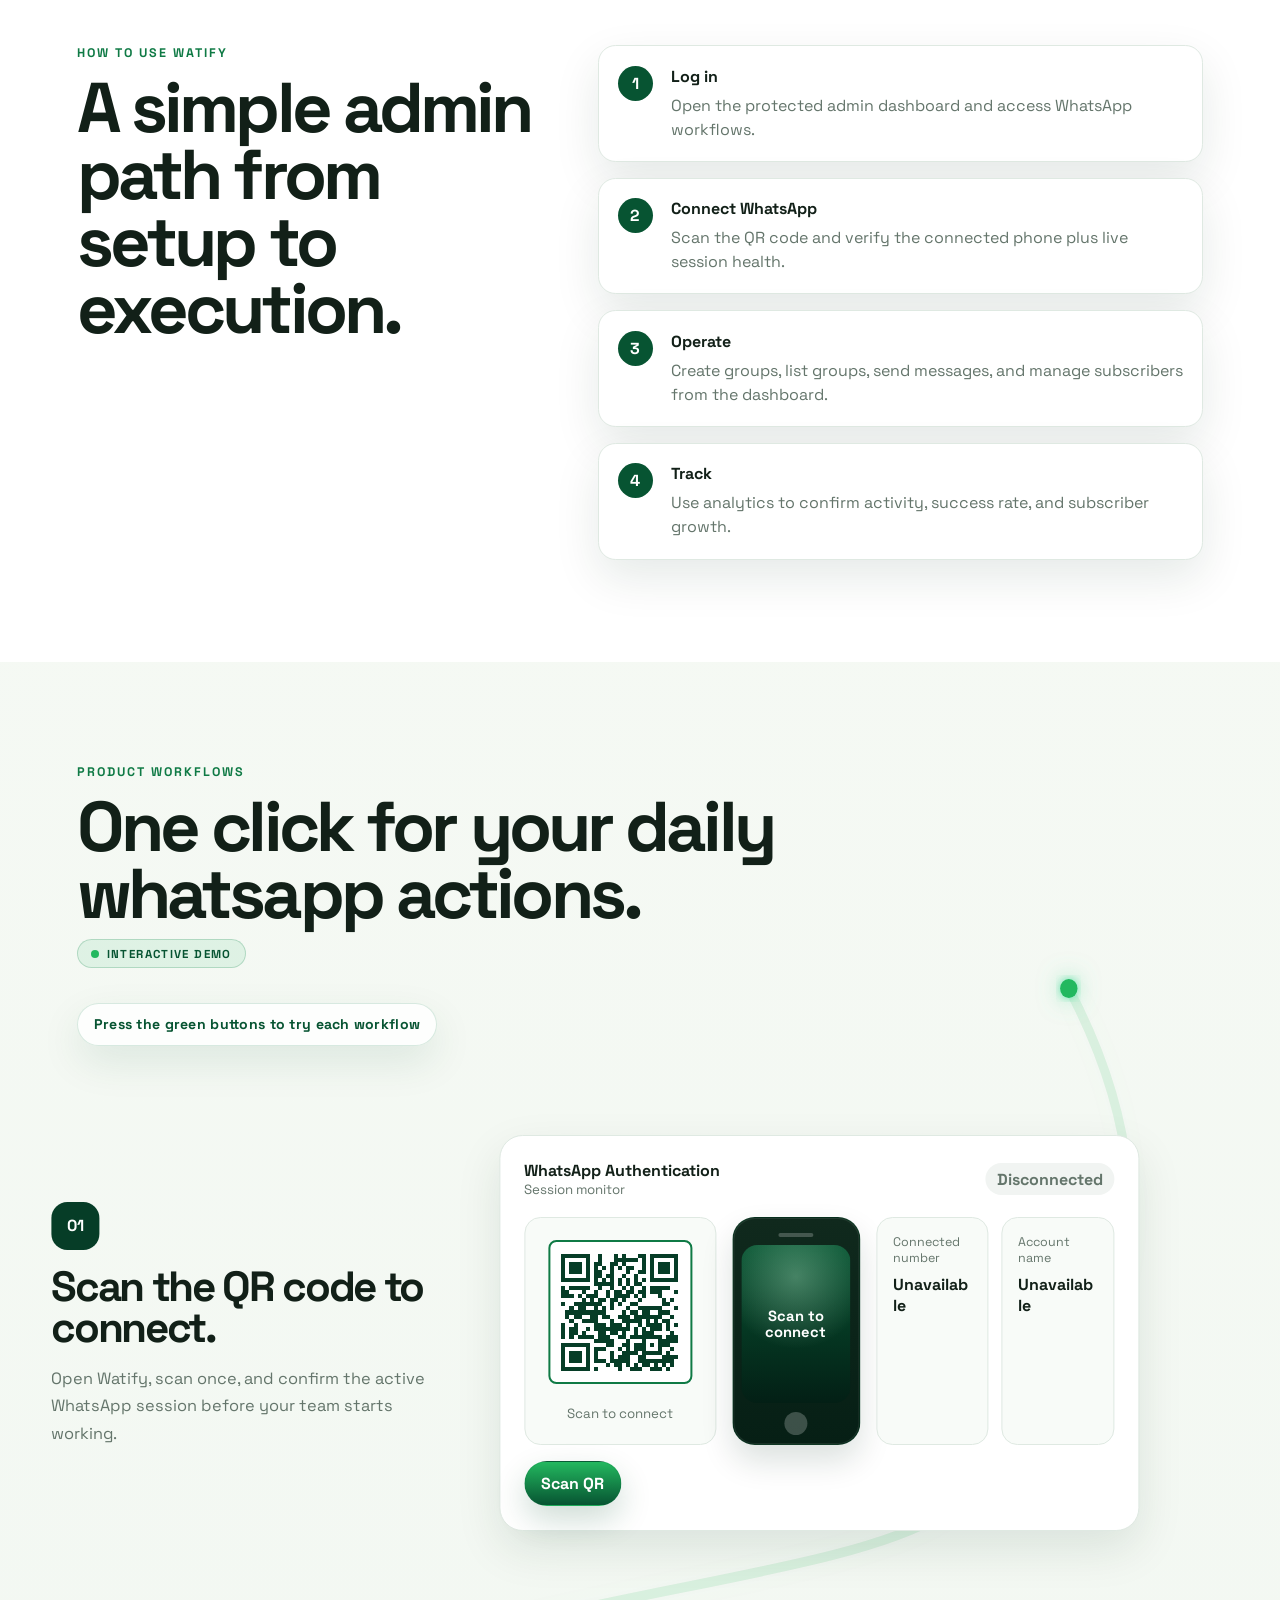
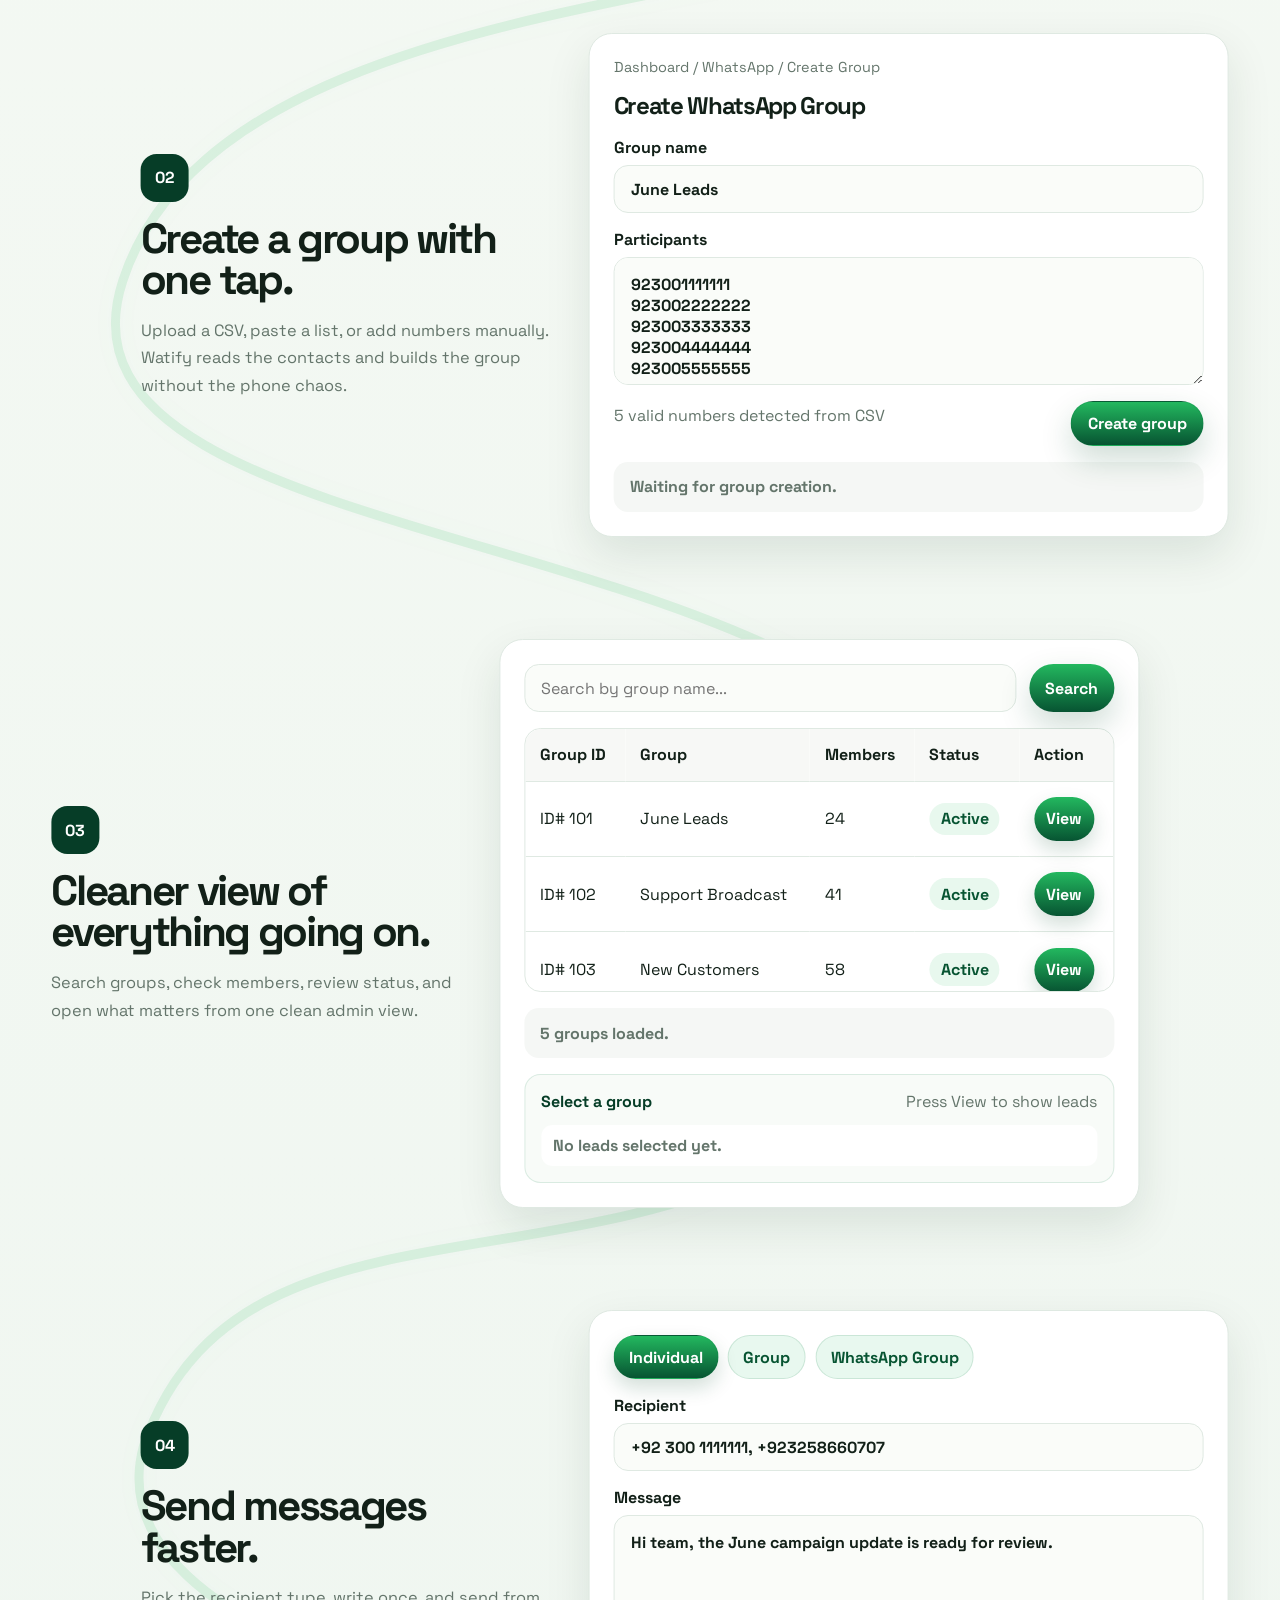
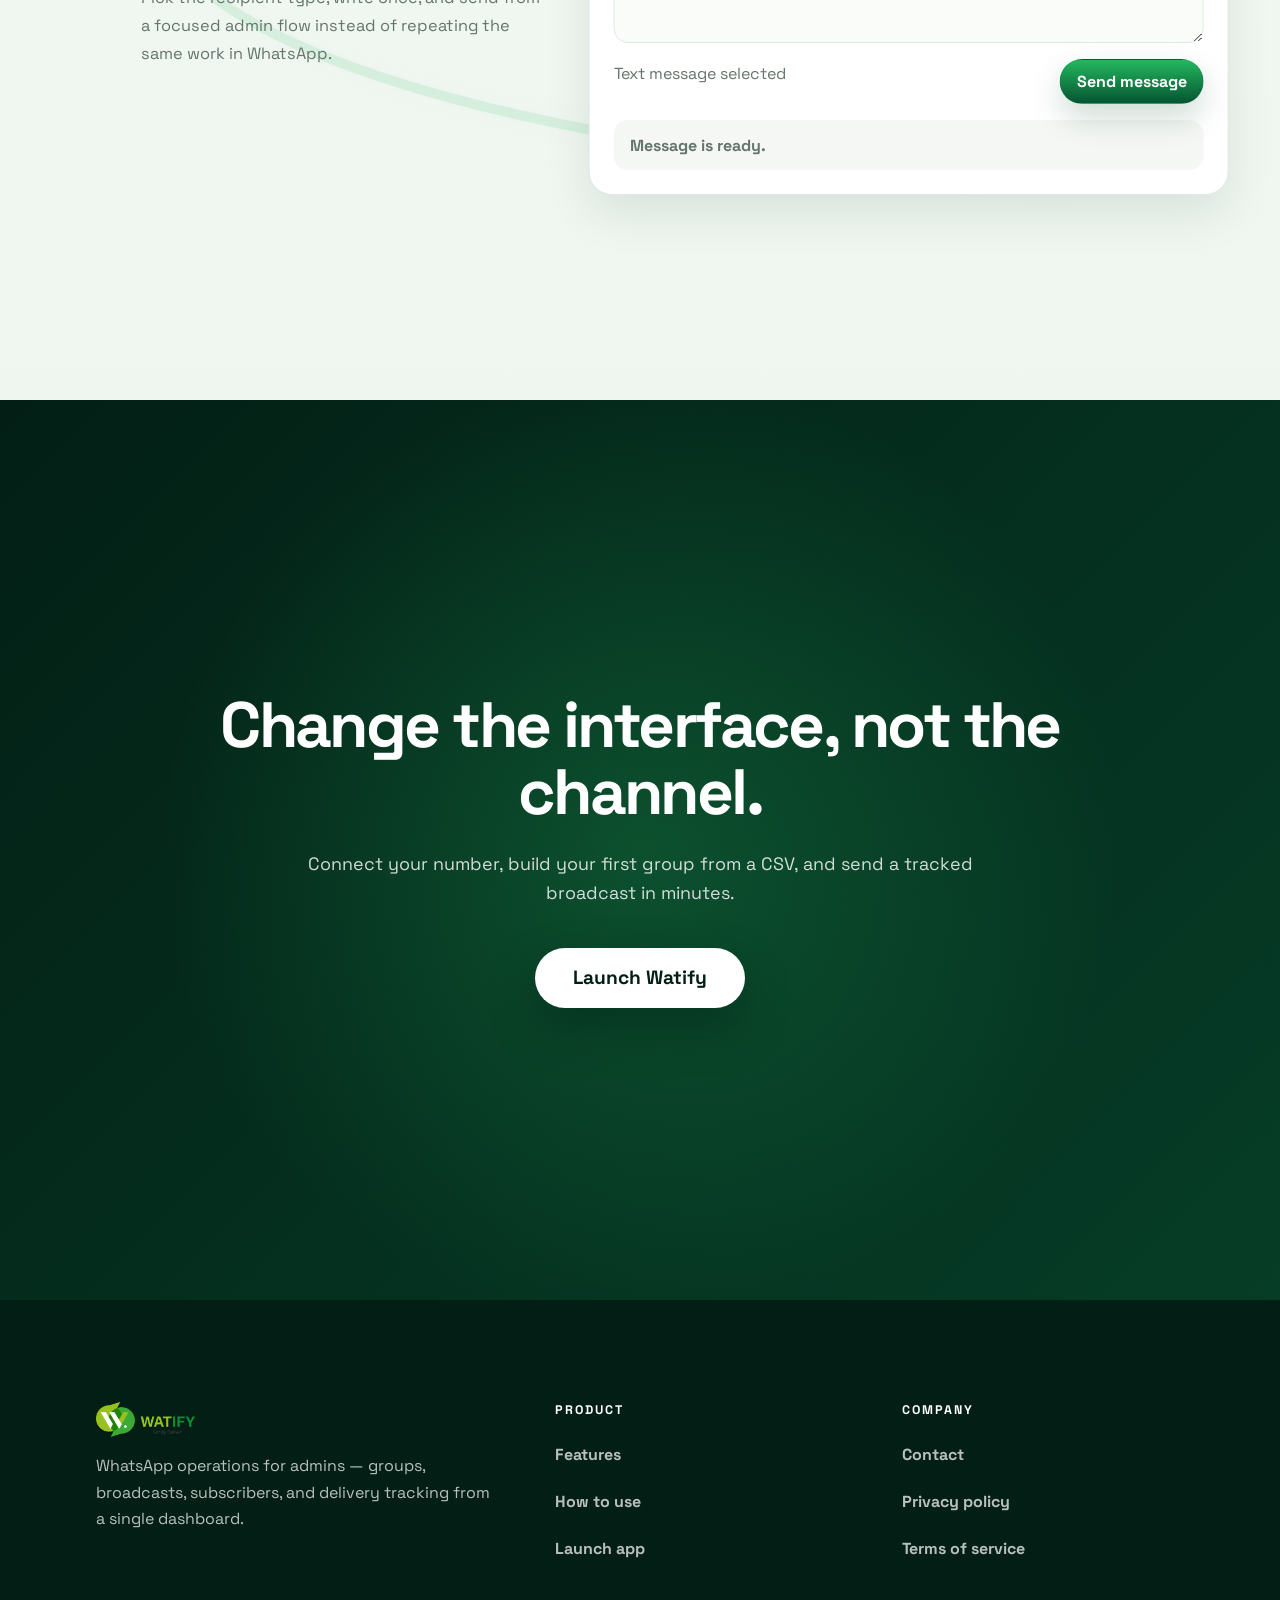
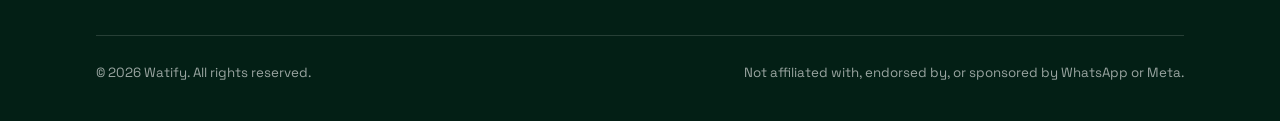
==== commit 5e739e72: "Rework landing page layout, styles and interactions" ====
--- a/landing-page/index.html
+++ b/landing-page/index.html
@@ -1,21 +1,46 @@
 <!DOCTYPE html>
 <html lang="en">
+
 <head>
   <meta charset="UTF-8" />
   <meta name="viewport" content="width=device-width, initial-scale=1.0" />
   <title>Watify | WhatsApp for admins</title>
+  <meta name="description"
+    content="Watify turns WhatsApp into an admin dashboard. Connect your number once, then build groups from a CSV, broadcast to thousands, and track every delivery from one panel." />
+  <link rel="icon" type="image/x-icon" href="assets/favicon.ico" />
+
+  <!-- TODO: point og:url and og:image at the landing page's own domain once it
+       is deployed, and replace og:image with a purpose-made 1200x630 card.
+       watify-main-img.png is 696x247, so previews will letterbox. -->
+  <meta property="og:type" content="website" />
+  <meta property="og:site_name" content="Watify" />
+  <meta property="og:title" content="Watify | WhatsApp for admins" />
+  <meta property="og:description"
+    content="Connect your number once, then build groups from a CSV, broadcast to thousands, and track every delivery from one admin panel." />
+  <meta property="og:url" content="https://watify.vercel.app/" />
+  <meta property="og:image" content="https://watify.vercel.app/assets/watify-main-img.png" />
+  <meta name="twitter:card" content="summary_large_image" />
+  <meta name="twitter:title" content="Watify | WhatsApp for admins" />
+  <meta name="twitter:description"
+    content="Connect your number once, then build groups from a CSV, broadcast to thousands, and track every delivery from one admin panel." />
+  <meta name="twitter:image" content="https://watify.vercel.app/assets/watify-main-img.png" />
+
+  <link rel="preconnect" href="https://fonts.googleapis.com" />
+  <link rel="preconnect" href="https://fonts.gstatic.com" crossorigin />
+  <link rel="stylesheet"
+    href="https://fonts.googleapis.com/css2?family=Space+Grotesk:wght@400;500;700;800&display=swap" />
   <link rel="stylesheet" href="styles.css" />
 </head>
+
 <body>
   <header class="site-header">
     <a class="brand" href="#top" aria-label="Watify home">
-      <span class="brand-mark">W</span>
-      <span>Watify</span>
+      <img src="assets/watify-main-img.png" alt="Watify" class="brand-logo" width="696" height="247" />
     </a>
     <nav class="nav-links" aria-label="Primary navigation">
       <a href="#features">Features</a>
       <a href="#how">How to use</a>
-      <a href="#action">One click</a>
+      <a href="#cta">Try it</a>
     </nav>
     <a class="header-cta" href="#features">Explore</a>
   </header>
@@ -25,7 +50,9 @@
       <div class="dashboard-underlay" aria-hidden="true">
         <aside class="mock-sidebar">
           <div class="mock-logo"><span>W</span><strong>WATIFY</strong></div>
-          <div class="mock-user"><span>A</span><div><strong>Admin Panel</strong><small>business access</small></div></div>
+          <div class="mock-user"><span>A</span>
+            <div><strong>Admin Panel</strong><small>business access</small></div>
+          </div>
           <ul>
             <li class="active">Dashboard</li>
             <li>WhatsApp Setup</li>
@@ -59,55 +86,82 @@
         </section>
       </div>
 
-      <div class="hero-curtain">
+      <div class="hero-curtain" aria-hidden="true"></div>
+
+      <div class="hero-copy">
+        <p class="hero-eyebrow">Run WhatsApp from a dashboard, not a phone</p>
         <h1 id="hero-title">whatsapp for admins</h1>
-      </div>
-    </section>
-<!--
-    <section class="one-click-section" id="action" aria-labelledby="one-click-title">
-      <p class="eyebrow">Watify changes the surface</p>
-      <h2 id="one-click-title">Any action you want in one click.</h2>
-      <div class="one-click-console">
-        <button type="button" data-quick-action="connect">Verify WhatsApp</button>
-        <button type="button" data-quick-action="group">Create Group</button>
-        <button type="button" data-quick-action="send">Send Message</button>
-        <button type="button" data-quick-action="track">Track Result</button>
-      </div>
-      <output id="quickActionOutput">Choose an action to see Watify respond.</output>
-    </section> -->
+        <p class="hero-sub">
+          Connect your number once &mdash; then build groups from a CSV, broadcast to
+          thousands, and track every delivery from one admin panel.
+        </p>
+        <div class="hero-actions">
+          <a class="primary-button" href="https://watify.vercel.app/">Launch Watify</a>
+          <a class="ghost-button" href="#features">See it work</a>
+        </div>
+      </div>
+
+      <a class="hero-scroll-cue" href="#features">
+        <span>Scroll</span>
+        <svg viewBox="0 0 24 24" width="16" height="16" aria-hidden="true">
+          <path d="M12 4v14m0 0 6-6m-6 6-6-6" fill="none" stroke="currentColor" stroke-width="2.4"
+            stroke-linecap="round" stroke-linejoin="round" />
+        </svg>
+      </a>
+    </section>
+
+    <section class="problem-statement" aria-labelledby="problem-title">
+      <p class="eyebrow">The problem</p>
+      <h2 id="problem-title">
+        Too dependent on WhatsApp for your business operations, but it feels redundant? Why not change the interface?
+      </h2>
+      <p class="problem-lead">
+        Groups built by hand, contacts copied one number at a time, broadcasts sent from somebody's personal
+        device, and no reliable record of what actually landed. Watify keeps WhatsApp as the channel and moves
+        the admin work somewhere you can see it.
+      </p>
+    </section>
+
+    <section class="how-section" id="how">
+      <div class="section-copy">
+        <p class="eyebrow">How to use Watify</p>
+        <h2>A simple admin path from setup to execution.</h2>
+      </div>
+      <ol class="how-list">
+        <li><strong>Log in</strong><span>Open the protected admin dashboard and access WhatsApp workflows.</span></li>
+        <li><strong>Connect WhatsApp</strong><span>Scan the QR code and verify the connected phone plus live session
+            health.</span></li>
+        <li><strong>Operate</strong><span>Create groups, list groups, send messages, and manage subscribers from the
+            dashboard.</span></li>
+        <li><strong>Track</strong><span>Use analytics to confirm activity, success rate, and subscriber growth.</span>
+        </li>
+      </ol>
+    </section>
 
     <section class="features-section" id="features" aria-labelledby="features-title">
       <div class="features-heading">
         <p class="eyebrow">Product workflows</p>
         <h2 id="features-title">One click for your daily whatsapp actions.</h2>
-      </div>
-      <div class="workflow-hint" role="note">Press the buttons to understand</div>
+        <p class="demo-badge">Interactive demo</p>
+      </div>
+      <div class="workflow-hint" role="note">Press the green buttons to try each workflow</div>
 
       <svg class="feature-ribbon" viewBox="0 0 1000 1900" preserveAspectRatio="none" aria-hidden="true">
         <defs>
           <filter id="featureRibbonGlow" x="-20%" y="-20%" width="140%" height="140%">
             <feGaussianBlur stdDeviation="4" result="blur" />
-            <feColorMatrix
-              in="blur"
-              type="matrix"
-              values="0 0 0 0 0.05 0 0 0 0 0.73 0 0 0 0 0.33 0 0 0 0.75 0"
-              result="glow"
-            />
+            <feColorMatrix in="blur" type="matrix" values="0 0 0 0 0.05 0 0 0 0 0.73 0 0 0 0 0.33 0 0 0 0.75 0"
+              result="glow" />
             <feMerge>
               <feMergeNode in="glow" />
               <feMergeNode in="SourceGraphic" />
             </feMerge>
           </filter>
         </defs>
-          <path
-            class="feature-ribbon-base"
-          d="M835 105 C930 270 875 405 735 480 C610 548 170 535 96 740 C38 900 425 910 640 1018 C815 1138 780 1295 600 1372 C408 1454 178 1395 112 1570 C72 1705 390 1788 835 1810"
-        />
-        <path
-          id="featureRibbonPath"
-          class="feature-ribbon-active"
-          d="M835 105 C930 270 875 405 735 480 C610 548 170 535 96 740 C38 900 425 910 640 1018 C815 1138 780 1295 600 1372 C408 1454 178 1395 112 1570 C72 1705 390 1788 835 1810"
-        />
+        <path class="feature-ribbon-base"
+          d="M835 105 C930 270 875 405 735 480 C610 548 170 535 96 740 C38 900 425 910 640 1018 C815 1138 780 1295 600 1372 C408 1454 178 1395 112 1570 C72 1705 390 1788 835 1810" />
+        <path id="featureRibbonPath" class="feature-ribbon-active"
+          d="M835 105 C930 270 875 405 735 480 C610 548 170 535 96 740 C38 900 425 910 640 1018 C815 1138 780 1295 600 1372 C408 1454 178 1395 112 1570 C72 1705 390 1788 835 1810" />
         <circle id="featureRibbonPoint" class="feature-ribbon-point" r="8" cx="835" cy="105" />
       </svg>
 
@@ -127,7 +181,8 @@
               <img src="assets/watify-qr.svg" alt="Watify QR code" />
               <small>Scan to connect</small>
             </div>
-            <div class="phone-scan" id="phoneScanMock" role="button" tabindex="0" aria-label="Click to simulate QR scan" title="Click to connect" aria-live="polite">
+            <div class="phone-scan" id="phoneScanMock" role="button" tabindex="0" aria-label="Click to simulate QR scan"
+              title="Click to connect" aria-live="polite">
               <div class="phone-top"></div>
               <div class="phone-screen">
                 <span id="phoneScanStatus">Scan to connect</span>
@@ -147,7 +202,8 @@
         <div class="feature-copy">
           <span>02</span>
           <h3>Create a group with one tap.</h3>
-          <p>Upload a CSV, paste a list, or add numbers manually. Watify reads the contacts and builds the group without the phone chaos.</p>
+          <p>Upload a CSV, paste a list, or add numbers manually. Watify reads the contacts and builds the group without
+            the phone chaos.</p>
         </div>
         <div class="interface-card create-group-interface">
           <div class="breadcrumb">Dashboard / WhatsApp / Create Group</div>
@@ -180,6 +236,7 @@
         </div>
         <div class="interface-card table-interface">
           <div class="panel-toolbar">
+            <label class="sr-only" for="groupSearchInput">Search groups by name</label>
             <input id="groupSearchInput" type="search" placeholder="Search by group name..." />
             <button class="panel-button compact" type="button" data-demo-action="search">Search</button>
           </div>
@@ -250,13 +307,16 @@
         <div class="feature-copy">
           <span>04</span>
           <h3>Send messages faster.</h3>
-          <p>Pick the recipient type, write once, and send from a focused admin flow instead of repeating the same work in WhatsApp.</p>
+          <p>Pick the recipient type, write once, and send from a focused admin flow instead of repeating the same work
+            in WhatsApp.</p>
         </div>
         <div class="interface-card message-interface">
-          <div class="compose-tabs" role="tablist" aria-label="Message type">
-            <button class="active" type="button">Individual</button>
-            <button type="button">Group</button>
-            <button type="button">WhatsApp Group</button>
+          <!-- Not role="tablist": there are no tabpanels to switch between, so
+               this is a segmented control and aria-pressed carries the state. -->
+          <div class="compose-tabs" role="group" aria-label="Message type">
+            <button class="active" type="button" aria-pressed="true" data-compose-tab>Individual</button>
+            <button type="button" aria-pressed="false" data-compose-tab>Group</button>
+            <button type="button" aria-pressed="false" data-compose-tab>WhatsApp Group</button>
           </div>
           <label>
             Recipient
@@ -275,32 +335,47 @@
       </article>
     </section>
 
-    <section class="how-section" id="how">
-      <div class="section-copy">
-        <p class="eyebrow">How to use Watify</p>
-        <h2>A simple admin path from setup to execution.</h2>
-      </div>
-      <ol class="how-list">
-        <li><strong>Log in</strong><span>Open the protected admin dashboard and access WhatsApp workflows.</span></li>
-        <li><strong>Connect WhatsApp</strong><span>Scan the QR code and verify the connected phone plus live session health.</span></li>
-        <li><strong>Operate</strong><span>Create groups, list groups, send messages, and manage subscribers from the dashboard.</span></li>
-        <li><strong>Track</strong><span>Use analytics to confirm activity, success rate, and subscriber growth.</span></li>
-      </ol>
-    </section>
-
-    <section class="problem-section" aria-label="Problem statement">
-      <div class="problem-copy">
+    <section class="cta-section" id="cta" aria-labelledby="cta-title">
+      <div class="cta-content">
+        <h2 id="cta-title">Change the interface, not the channel.</h2>
+        <p class="cta-sub">
+          Connect your number, build your first group from a CSV, and send a tracked broadcast in minutes.
+        </p>
+        <a class="cta-button" href="https://watify.vercel.app/">Launch Watify</a>
+      </div>
+    </section>
+  </main>
+
+  <footer class="site-footer">
+    <div class="footer-inner">
+      <div class="footer-brand">
+        <img src="assets/watify-main-img.png" alt="Watify" class="brand-logo" width="696" height="247" />
         <p>
-          Too dependent on WhatsApp for your business operations, but it feels redundant?
-          Why not change the interface?
+          WhatsApp operations for admins &mdash; groups, broadcasts, subscribers, and delivery
+          tracking from a single dashboard.
         </p>
       </div>
-      <figure class="problem-visual">
-        <img src="assets/watify-bot-chat.png" alt="Watify assistant helping manage WhatsApp conversations" />
-      </figure>
-    </section>
-  </main>
+      <nav class="footer-nav" aria-label="Product links">
+        <h2>Product</h2>
+        <a href="#features">Features</a>
+        <a href="#how">How to use</a>
+        <a href="https://watify.vercel.app/">Launch app</a>
+      </nav>
+      <!-- TODO: these need real destinations before launch. -->
+      <nav class="footer-nav" aria-label="Company links">
+        <h2>Company</h2>
+        <a href="#">Contact</a>
+        <a href="#">Privacy policy</a>
+        <a href="#">Terms of service</a>
+      </nav>
+    </div>
+    <div class="footer-base">
+      <small>&copy; 2026 Watify. All rights reserved.</small>
+      <small>Not affiliated with, endorsed by, or sponsored by WhatsApp or Meta.</small>
+    </div>
+  </footer>
 
   <script src="script.js"></script>
 </body>
-</html>
+
+</html>
--- a/landing-page/styles.css
+++ b/landing-page/styles.css
@@ -1,4 +1,10 @@
-@import url("https://fonts.googleapis.com/css2?family=Space+Grotesk:wght@400;500;700;800&display=swap");
+/* Fonts are loaded via <link> in the document head, not @import. An @import
+   here serialises HTML -> styles.css -> fonts.googleapis CSS -> font files. */
+
+::selection {
+  background: var(--green-200);
+  color: var(--green-950);
+}
 
 :root {
   --green-950: #031f15;
@@ -15,6 +21,17 @@
   --line: #dfe9e2;
   --shadow: 0 26px 70px rgba(4, 45, 28, 0.18);
   --soft-shadow: 0 18px 46px rgba(4, 45, 28, 0.1);
+
+  /* Layout: every section maps onto one of these two widths so content edges
+     line up down the page instead of each block picking its own measure. */
+  --container: 68rem;
+  --container-text: 52rem;
+  --container-narrow: 44rem;
+  --gutter: clamp(1.5rem, 6vw, 6rem);
+  --section-gap: clamp(4rem, 8vw, 8rem);
+
+  /* One eyebrow size, shared by .eyebrow and .hero-eyebrow. */
+  --eyebrow-size: 0.78rem;
 }
 
 * {
@@ -44,8 +61,39 @@
   cursor: pointer;
 }
 
+/* Visible keyboard focus. Previously nothing on the page defined a focus
+   style and inputs set outline:none, so keyboard users had no indication
+   of position at all. */
+:focus-visible {
+  outline: 3px solid var(--green-500);
+  outline-offset: 3px;
+}
+
+/* A green ring on the dark green sections is too low contrast, so those
+   switch to white. */
+.site-header :focus-visible,
+.hero-section :focus-visible,
+.problem-statement :focus-visible,
+.cta-section :focus-visible,
+.site-footer :focus-visible {
+  outline-color: #fff;
+}
+
+/* Screen-reader-only text that stays reachable by assistive tech. */
+.sr-only {
+  position: absolute;
+  width: 1px;
+  height: 1px;
+  padding: 0;
+  margin: -1px;
+  overflow: hidden;
+  clip-path: inset(50%);
+  white-space: nowrap;
+  border: 0;
+}
+
 .site-header {
-  position: fixed;
+  position: absolute;
   top: 0;
   left: clamp(1rem, 4vw, 4rem);
   right: clamp(1rem, 4vw, 4rem);
@@ -66,14 +114,14 @@
 .mock-user,
 .panel-header,
 .form-row,
-.send-footer,
-.one-click-console {
+.send-footer {
   display: flex;
   align-items: center;
 }
 
 .brand {
   gap: 0.7rem;
+  min-height: 2.75rem;
   color: #fff;
   text-decoration: none;
   text-transform: uppercase;
@@ -81,19 +129,28 @@
   font-weight: 900;
 }
 
-.brand-mark {
-  display: grid;
-  width: 2.5rem;
-  height: 2.5rem;
-  place-items: center;
-  border-radius: 50%;
-  background: #fff;
-  color: var(--green-800);
-  font-weight: 900;
+.brand-logo {
+  height: 2.2rem;
+  width: auto;
+  display: block;
 }
 
 .nav-links {
-  gap: clamp(0.7rem, 2vw, 1.7rem);
+  gap: clamp(0.2rem, 1.4vw, 1rem);
+}
+
+/* Nav links were 21px tall; padding brings them to a 44px touch target
+   without changing the visual rhythm much. */
+.nav-links a {
+  display: inline-flex;
+  align-items: center;
+  min-height: 2.75rem;
+  padding: 0.5rem 0.6rem;
+  border-radius: 999px;
+}
+
+.nav-links a:hover {
+  background: rgba(255, 255, 255, 0.12);
 }
 
 .nav-links a,
@@ -108,8 +165,7 @@
 .ghost-button,
 .panel-button,
 .table-interface button,
-.compose-tabs button,
-.one-click-console button {
+.compose-tabs button {
   border: 0;
   border-radius: 999px;
   transition: transform 180ms ease, box-shadow 180ms ease, background 180ms ease, color 180ms ease;
@@ -117,8 +173,7 @@
 
 .header-cta,
 .primary-button,
-.panel-button,
-.one-click-console button {
+.panel-button {
   background: #fff;
   color: var(--green-900);
   box-shadow: 0 16px 34px rgba(3, 31, 21, 0.22);
@@ -132,10 +187,21 @@
   box-shadow: none;
 }
 
+/* Registered so the spotlight radius can actually be transitioned.
+   Gradient mask-images are not interpolatable; a <length> custom property is. */
+@property --spot {
+  syntax: "<length>";
+  inherits: false;
+  initial-value: 0px;
+}
+
 .hero-section {
   position: relative;
-  min-height: calc(100vh - 4.7rem);
-  padding-top: 4.7rem;
+  display: grid;
+  align-content: center;
+  justify-items: center;
+  min-height: 100svh;
+  padding: clamp(7.5rem, 13vh, 10rem) clamp(1.5rem, 6vw, 6rem) clamp(5rem, 9vh, 7rem);
   overflow: hidden;
   background:
     radial-gradient(circle at 70% 12%, rgba(191, 240, 207, 0.34), transparent 22rem),
@@ -154,27 +220,34 @@
   box-shadow: 0 34px 90px rgba(0, 0, 0, 0.36);
   opacity: 0.3;
   transform: perspective(1200px) rotateX(5deg) rotateY(-4deg) translateY(2rem) scale(0.96);
+  transition: opacity 300ms ease;
+}
+
+/* Hovering lifts the whole dashboard rather than cutting a hole to it. */
+.hero-section:hover .dashboard-underlay {
+  opacity: 0.55;
 }
 
 .hero-curtain {
   --mx: 50%;
   --my: 50%;
+  --spot: 0px;
   position: absolute;
   inset: 0;
-  display: grid;
-  place-items: center;
-  padding: clamp(2rem, 7vw, 6rem);
+  z-index: 2;
   background:
     radial-gradient(circle at var(--mx) var(--my), rgba(255, 255, 255, 0.18), transparent 11rem),
     linear-gradient(135deg, rgba(15, 122, 69, 0.98), rgba(6, 61, 39, 0.98) 52%, rgba(3, 31, 21, 0.98));
-  -webkit-mask-image: radial-gradient(circle 0 at var(--mx) var(--my), transparent 0, #000 0);
-  mask-image: radial-gradient(circle 0 at var(--mx) var(--my), transparent 0, #000 0);
-  transition: -webkit-mask-image 240ms ease, mask-image 240ms ease;
+  /* The spotlight thins the curtain instead of cutting through it: alpha 0.42
+     at the centre rather than 0, so the dashboard reads as fading up under a
+     softer layer rather than being punched out. */
+  -webkit-mask-image: radial-gradient(circle var(--spot) at var(--mx) var(--my), rgba(0, 0, 0, 0.42) 0 40%, rgba(0, 0, 0, 0.72) 60%, #000 80%);
+  mask-image: radial-gradient(circle var(--spot) at var(--mx) var(--my), rgba(0, 0, 0, 0.42) 0 40%, rgba(0, 0, 0, 0.72) 60%, #000 80%);
+  transition: --spot 300ms ease;
 }
 
 .hero-section:hover .hero-curtain {
-  -webkit-mask-image: radial-gradient(circle 210px at var(--mx) var(--my), transparent 0 42%, rgba(0, 0, 0, 0.28) 55%, #000 73%);
-  mask-image: radial-gradient(circle 210px at var(--mx) var(--my), transparent 0 42%, rgba(0, 0, 0, 0.28) 55%, #000 73%);
+  --spot: clamp(200px, 24vw, 360px);
 }
 
 .hero-curtain::after {
@@ -183,7 +256,6 @@
   inset: 0;
   pointer-events: none;
   background:
-    linear-gradient(90deg, transparent 0 48%, rgba(255, 255, 255, 0.34) 49.7%, rgba(191, 240, 207, 0.06) 51%, transparent 54%),
     radial-gradient(circle at 52% 55%, rgba(191, 240, 207, 0.14), transparent 18rem);
   mix-blend-mode: screen;
 }
@@ -196,32 +268,129 @@
   letter-spacing: -0.055em;
 }
 
+.hero-copy {
+  position: relative;
+  z-index: 3;
+  display: grid;
+  justify-items: center;
+  width: min(100%, var(--container));
+  text-align: center;
+}
+
+.hero-eyebrow {
+  margin: 0 0 1.25rem;
+  padding: 0.5rem 1.05rem;
+  border: 1px solid rgba(255, 255, 255, 0.22);
+  border-radius: 999px;
+  background: rgba(255, 255, 255, 0.1);
+  color: var(--green-200);
+  font-size: var(--eyebrow-size);
+  font-weight: 900;
+  letter-spacing: 0.14em;
+  text-transform: uppercase;
+  backdrop-filter: blur(8px);
+}
+
 h1 {
-  position: relative;
-  z-index: 2;
-  max-width: 9ch;
+  margin: 0 0 1.5rem;
   color: #fff;
-  font-family: "BDA Grotesk", "Space Grotesk", sans-serif;
-  font-size: clamp(5.4rem, 14vw, 15rem);
+  /* "BDA Grotesk" was first in the stack but never loaded, so it always fell
+     through. Dropped rather than left as a phantom. */
+  font-family: "Space Grotesk", sans-serif;
+  font-size: clamp(3rem, 12vw, 15rem);
   font-weight: 800;
-  line-height: 0.74;
-  text-align: center;
+  /* 0.74 collided badly. Measured ink extents for this face need a baseline
+     gap of 0.92em for descenders to clear the next line's ascenders; 0.94
+     leaves a small buffer so it holds at any wrap. */
+  line-height: 0.94;
   text-transform: lowercase;
-}
-
+  text-wrap: balance;
+}
+
+.hero-sub {
+  max-width: var(--container-narrow);
+  margin: 0 0 2.25rem;
+  color: rgba(255, 255, 255, 0.82);
+  font-size: clamp(1rem, 1.5vw, 1.22rem);
+  line-height: 1.6;
+}
+
+.hero-actions {
+  gap: 0.85rem;
+  flex-wrap: wrap;
+  justify-content: center;
+}
+
+.primary-button,
+.ghost-button {
+  display: inline-flex;
+  align-items: center;
+  min-height: 3.15rem;
+  padding: 0 1.7rem;
+  text-decoration: none;
+}
+
+.ghost-button {
+  border: 1px solid rgba(255, 255, 255, 0.34);
+  background: rgba(255, 255, 255, 0.08);
+  color: #fff;
+  font-weight: 900;
+  backdrop-filter: blur(10px);
+}
+
+.ghost-button:hover {
+  background: rgba(255, 255, 255, 0.16);
+}
+
+.hero-scroll-cue {
+  position: absolute;
+  min-height: 2.75rem;
+  bottom: clamp(1.2rem, 3vh, 2.2rem);
+  left: 50%;
+  z-index: 4;
+  display: inline-flex;
+  align-items: center;
+  gap: 0.5rem;
+  padding: 0.55rem 1rem;
+  transform: translateX(-50%);
+  border: 1px solid rgba(255, 255, 255, 0.2);
+  border-radius: 999px;
+  background: rgba(255, 255, 255, 0.08);
+  color: rgba(255, 255, 255, 0.86);
+  font-size: 0.72rem;
+  font-weight: 900;
+  letter-spacing: 0.14em;
+  text-transform: uppercase;
+  text-decoration: none;
+  backdrop-filter: blur(10px);
+}
+
+.hero-scroll-cue svg {
+  animation: heroCue 1.9s ease-in-out infinite;
+}
+
+@keyframes heroCue {
+  0%, 100% { transform: translateY(-2px); opacity: 0.6; }
+  50% { transform: translateY(3px); opacity: 1; }
+}
+
+/* Same descender problem the h1 had: at 0.9 the ink of adjacent lines
+   overlapped by 1.7px on both multi-line h2s. 0.95 clears it. */
 h2 {
   font-size: clamp(2.5rem, 5.5vw, 6rem);
   font-weight: 800;
-  line-height: 0.9;
-}
-
+  line-height: 0.95;
+}
+
+/* 0.95 left only 0.1px clearance on the tightest h3; 0.98 gives a buffer. */
 h3 {
   font-size: clamp(1.7rem, 3.3vw, 3.4rem);
-  line-height: 0.95;
+  line-height: 0.98;
 }
 
 h4 {
-  font-size: 1.35rem;
+  font-size: 1.5rem;
+  line-height: 1.2;
 }
 
 .mock-sidebar {
@@ -376,119 +545,126 @@
   font-weight: 900;
 }
 
-.problem-section,
-.one-click-section,
 .features-section,
-.how-section {
-  padding: clamp(4rem, 8vw, 8rem) clamp(1rem, 6vw, 6rem);
-}
-
-.problem-section {
-  display: grid;
-  grid-template-columns: minmax(0, 0.95fr) minmax(22rem, 1.05fr);
-  gap: clamp(2rem, 5vw, 5rem);
+.how-section,
+.problem-statement {
+  padding: var(--section-gap) var(--gutter);
+}
+
+/* The hook, moved up from the bottom of the page: problem before solution. */
+.problem-statement {
+  display: grid;
+  justify-items: start;
+  background: #fff;
+  border-bottom: 1px solid var(--line);
+}
+
+.problem-statement > * {
+  width: min(100%, var(--container));
+  margin-inline: auto;
+}
+
+.problem-statement h2 {
+  max-width: 30ch;
+  color: var(--green-950);
+}
+
+.problem-lead {
+  max-width: var(--container-narrow);
+  margin: 1.5rem auto 0;
+  color: var(--muted);
+  font-size: 1.1rem;
+  line-height: 1.65;
+}
+
+.cta-section {
+  display: flex;
+  flex-direction: column;
   align-items: center;
+  justify-content: center;
+  text-align: center;
+  min-height: 100vh;
+  padding: clamp(6rem, 10vw, 10rem) clamp(1.5rem, 6vw, 6rem);
   background:
-    radial-gradient(circle at 70% 35%, rgba(35, 184, 95, 0.32), transparent 26rem),
-    linear-gradient(135deg, var(--green-950), var(--green-800));
-}
-
-.problem-section p {
-  max-width: 42rem;
+    radial-gradient(circle at 50% 50%, rgba(35, 184, 95, 0.25), transparent 30rem),
+    linear-gradient(135deg, var(--green-950), var(--green-900));
+}
+
+.cta-content {
+  max-width: var(--container);
+  display: flex;
+  flex-direction: column;
+  align-items: center;
+  gap: 1.5rem;
+}
+
+.cta-sub {
+  max-width: var(--container-narrow);
   margin: 0;
-  color: #f5fff8;
-  font-size: clamp(2.1rem, 4.8vw, 6.2rem);
+  color: rgba(255, 255, 255, 0.82);
+  font-size: 1.12rem;
+  line-height: 1.6;
+}
+
+.cta-content .cta-button {
+  margin-top: 1rem;
+}
+
+.cta-content h2 {
+  color: #ffffff;
+  font-size: clamp(2.2rem, 5vw, 4.8rem);
   font-weight: 800;
-  letter-spacing: -0.06em;
-  line-height: 0.9;
-}
-
-.problem-visual {
-  position: relative;
+  letter-spacing: -0.04em;
+  line-height: 1.05;
   margin: 0;
-  overflow: hidden;
-  border-radius: 2rem;
-  background: transparent;
-  box-shadow: 0 2rem 5rem rgba(0, 28, 15, 0.26);
-}
-
-.problem-visual::after {
-  content: "";
-  position: absolute;
-  inset: 0;
-  background:
-    linear-gradient(135deg, rgba(255,255,255,0.1), transparent 42%),
-    radial-gradient(circle at 88% 84%, rgba(191, 240, 207, 0.2), transparent 12rem);
-  pointer-events: none;
-}
-
-.problem-visual img {
-  display: block;
-  width: 100%;
-  aspect-ratio: 1.18;
-  object-fit: cover;
+}
+
+.cta-button {
+  display: inline-flex;
+  align-items: center;
+  justify-content: center;
+  padding: 1.1rem 2.4rem;
+  border-radius: 999px;
+  background: #ffffff;
+  color: var(--green-950);
+  font-size: 1.2rem;
+  font-weight: 800;
+  text-decoration: none;
+  box-shadow: 0 20px 45px rgba(3, 31, 21, 0.4);
+  transition: transform 200ms ease, box-shadow 200ms ease, background 200ms ease;
+}
+
+.cta-button:hover {
+  transform: translateY(-3px);
+  box-shadow: 0 24px 50px rgba(3, 31, 21, 0.5), 0 0 0 4px rgba(255, 255, 255, 0.2);
+  background: var(--mint);
+}
+
+.cta-button:active {
+  transform: translateY(-1px);
 }
 
 .eyebrow {
   margin: 0 0 0.85rem;
   color: var(--green-700);
-  font-size: 0.78rem;
+  font-size: var(--eyebrow-size);
   font-weight: 900;
   letter-spacing: 0.16em;
   text-transform: uppercase;
 }
 
-.one-click-section {
-  color: var(--green-900);
-  background:
-    radial-gradient(circle at 80% 15%, rgba(35, 184, 95, 0.12), transparent 22rem),
-    #fff;
-  border-bottom: 1px solid var(--line);
-}
-
-.one-click-section h2 {
-  max-width: 12ch;
-}
-
-.one-click-console {
-  gap: 0.8rem;
-  flex-wrap: wrap;
-  margin-top: 2rem;
-}
-
-.one-click-console button {
-  min-height: 3rem;
-  padding: 0 1.1rem;
-  border: 1px solid rgba(15, 122, 69, 0.18);
-  background: linear-gradient(180deg, var(--green-500), var(--green-800));
-  color: #fff;
-  box-shadow: 0 0.85rem 2rem rgba(12, 78, 45, 0.22);
-}
-
-.one-click-console button:active,
 .panel-button:active,
 .table-interface button:active {
   transform: translateY(1px) scale(0.98);
 }
 
-#quickActionOutput {
-  display: block;
-  width: min(100%, 44rem);
-  margin-top: 1rem;
-  padding: 1rem;
-  border: 1px solid rgba(15, 122, 69, 0.12);
-  border-radius: 1rem;
-  background: rgba(35, 184, 95, 0.08);
-  color: var(--green-800);
-}
-
 .features-section {
   position: relative;
   overflow: hidden;
 }
 
 .features-heading {
-  max-width: 52rem;
+  max-width: var(--container-text);
   margin-bottom: 1.2rem;
 }
 
@@ -517,7 +693,7 @@
   grid-template-columns: minmax(18rem, 0.78fr) minmax(24rem, 1.22fr);
   gap: clamp(1rem, 3vw, 2.5rem);
   align-items: center;
-  width: min(100%, 64rem);
+  width: min(100%, var(--container));
   margin-bottom: clamp(4rem, 8vw, 8rem);
 }
 
@@ -586,8 +762,16 @@
 }
 
 .interface-card {
+  /* Grid items default to min-width:auto, so the table inside card 03 forced
+     this panel to 580px inside a 343px column and overflow:hidden on the
+     section clipped 213px of it. */
+  min-width: 0;
   padding: clamp(1rem, 2.5vw, 1.5rem);
   border-radius: 1.45rem;
+}
+
+.feature-copy {
+  min-width: 0;
 }
 
 .panel-header {
@@ -763,7 +947,14 @@
   border-radius: 0.9rem;
   background: #fafcf9;
   color: var(--ink);
-  outline: none;
+}
+
+/* This pair used to be "outline: none" with nothing replacing it. */
+input:focus-visible,
+textarea:focus-visible {
+  border-color: var(--green-500);
+  outline: 3px solid var(--green-500);
+  outline-offset: 2px;
 }
 
 input {
@@ -821,6 +1012,9 @@
 
 .group-table-scroll {
   max-height: 16.5rem;
+  /* min-width:0 lets this shrink inside its grid track; without it the
+     table's min-width propagated up and blew the card past the viewport. */
+  min-width: 0;
   overflow: auto;
   border: 1px solid var(--line);
   border-radius: 1rem;
@@ -903,6 +1097,7 @@
 }
 
 .compose-tabs button {
+  min-height: 2.75rem;
   padding: 0.65rem 0.9rem;
   border: 1px solid rgba(15, 122, 69, 0.14);
   background: rgba(35, 184, 95, 0.1);
@@ -925,7 +1120,7 @@
 }
 
 .section-copy {
-  max-width: 38rem;
+  max-width: var(--container-narrow);
 }
 
 .how-list {
@@ -972,9 +1167,105 @@
 .ghost-button:hover,
 .panel-button:hover,
 .table-interface button:hover,
-.compose-tabs button:hover,
-.one-click-console button:hover {
+.compose-tabs button:hover {
   transform: translateY(-2px);
+}
+
+/* Table row buttons were 35px tall. */
+.table-interface button:not(.panel-button) {
+  min-height: 2.75rem;
+}
+
+.site-footer {
+  padding: var(--section-gap) var(--gutter) 2.5rem;
+  background: var(--green-950);
+  color: rgba(255, 255, 255, 0.72);
+}
+
+.footer-inner,
+.footer-base {
+  width: min(100%, var(--container));
+  margin-inline: auto;
+}
+
+.footer-inner {
+  display: grid;
+  grid-template-columns: minmax(0, 1.4fr) repeat(2, minmax(0, 1fr));
+  gap: clamp(2rem, 5vw, 4rem);
+}
+
+.footer-brand p {
+  margin: 1rem 0 0;
+  max-width: 26rem;
+  line-height: 1.65;
+}
+
+.footer-nav {
+  display: grid;
+  align-content: start;
+  gap: 0.2rem;
+}
+
+.footer-nav h2 {
+  margin-bottom: 0.6rem;
+  color: #fff;
+  font-size: var(--eyebrow-size);
+  font-weight: 900;
+  letter-spacing: 0.16em;
+  line-height: 1.4;
+  text-transform: uppercase;
+}
+
+.footer-nav a {
+  display: inline-flex;
+  align-items: center;
+  min-height: 2.75rem;
+  padding: 0.25rem 0;
+  color: rgba(255, 255, 255, 0.72);
+  text-decoration: none;
+  font-weight: 700;
+}
+
+.footer-nav a:hover {
+  color: #fff;
+  text-decoration: underline;
+}
+
+.footer-base {
+  display: flex;
+  flex-wrap: wrap;
+  justify-content: space-between;
+  gap: 1rem;
+  margin-top: clamp(2.5rem, 5vw, 4rem);
+  padding-top: 1.75rem;
+  border-top: 1px solid rgba(255, 255, 255, 0.14);
+  color: rgba(255, 255, 255, 0.6);
+}
+
+/* Marks the feature panels as a simulation so a visitor does not read them
+   as a live connection to their account. */
+.demo-badge {
+  display: inline-flex;
+  align-items: center;
+  gap: 0.5rem;
+  margin-bottom: 1rem;
+  padding: 0.4rem 0.8rem;
+  border: 1px solid rgba(15, 122, 69, 0.22);
+  border-radius: 999px;
+  background: rgba(35, 184, 95, 0.1);
+  color: var(--green-800);
+  font-size: 0.72rem;
+  font-weight: 900;
+  letter-spacing: 0.12em;
+  text-transform: uppercase;
+}
+
+.demo-badge::before {
+  content: "";
+  width: 0.5rem;
+  height: 0.5rem;
+  border-radius: 50%;
+  background: var(--green-500);
 }
 
 @media (max-width: 1160px) {
@@ -1000,10 +1291,6 @@
 
   .dashboard-underlay {
     grid-template-columns: 12rem 1fr;
-  }
-
-  .problem-section {
-    grid-template-columns: 1fr;
   }
 
   .mock-metrics,
@@ -1043,11 +1330,28 @@
   }
 
   .hero-section {
-    min-height: 48rem;
-  }
-
+    padding-top: 11rem;
+  }
+
+  /* 24vw made "whatsapp" 405px wide inside a 390px viewport, so it was
+     clipped by the hero's overflow:hidden. 15vw fits with room to spare. */
   h1 {
-    font-size: clamp(5rem, 24vw, 9rem);
+    font-size: clamp(3rem, 15vw, 5rem);
+  }
+
+  .hero-sub {
+    font-size: 1rem;
+  }
+
+  .hero-actions {
+    width: 100%;
+    flex-direction: column;
+    align-items: stretch;
+  }
+
+  .primary-button,
+  .ghost-button {
+    justify-content: center;
   }
 
   .dashboard-underlay {
@@ -1071,4 +1375,47 @@
     display: block;
     overflow-x: auto;
   }
-}
+
+  .footer-inner {
+    grid-template-columns: 1fr;
+  }
+}
+
+/* The spotlight reveal is hover-only, so on touch it left an opaque curtain
+   over a dashboard nobody could uncover. Show the dashboard behind a fixed
+   scrim instead. */
+@media (hover: none) {
+  .hero-curtain {
+    -webkit-mask-image: none;
+    mask-image: none;
+    background: linear-gradient(180deg,
+        rgba(3, 31, 21, 0.52) 0%,
+        rgba(3, 31, 21, 0.84) 55%,
+        rgba(3, 31, 21, 0.94) 100%);
+  }
+
+  .hero-section:hover .hero-curtain {
+    --spot: 0px;
+  }
+
+  /* No hover to lift it, so settle on the mid-point straight away. */
+  .dashboard-underlay,
+  .hero-section:hover .dashboard-underlay {
+    opacity: 0.5;
+  }
+}
+
+@media (prefers-reduced-motion: reduce) {
+  html {
+    scroll-behavior: auto;
+  }
+
+  .hero-curtain,
+  .dashboard-underlay {
+    transition: none;
+  }
+
+  .hero-scroll-cue svg {
+    animation: none;
+  }
+}
